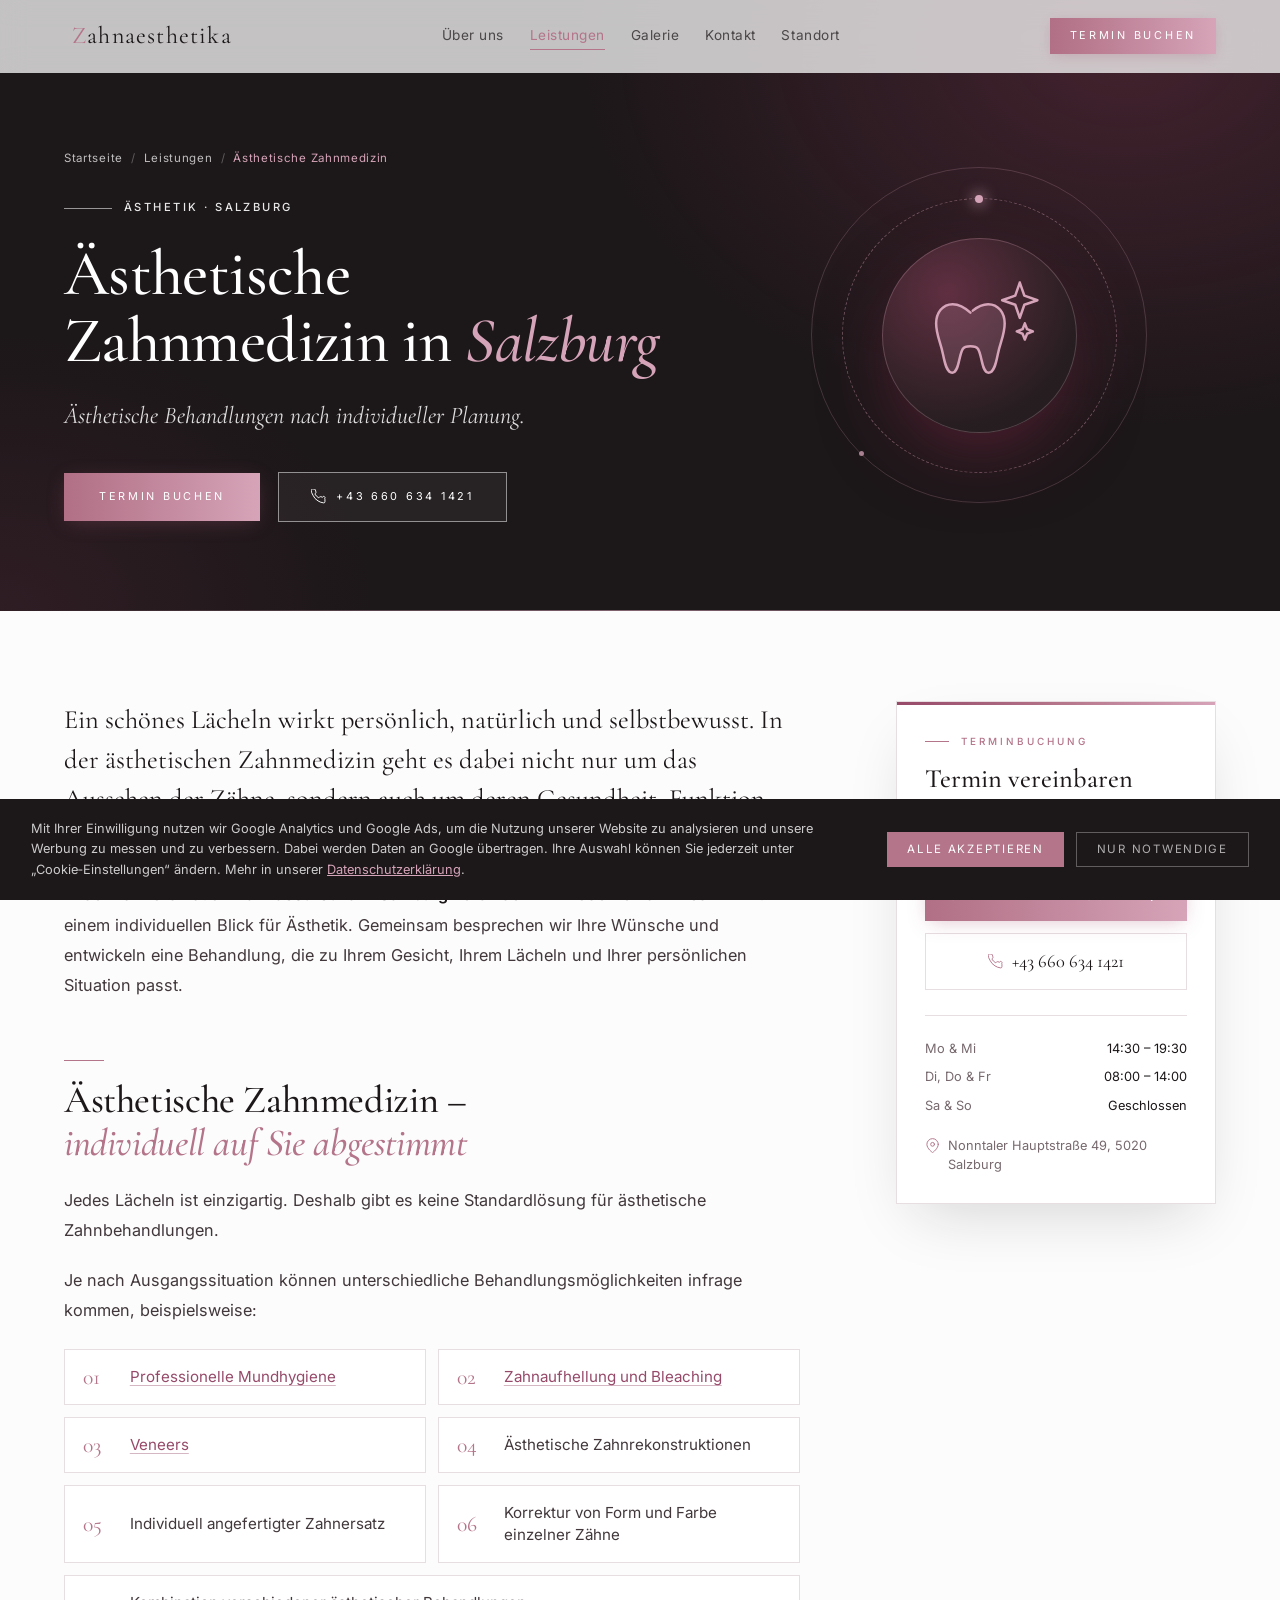
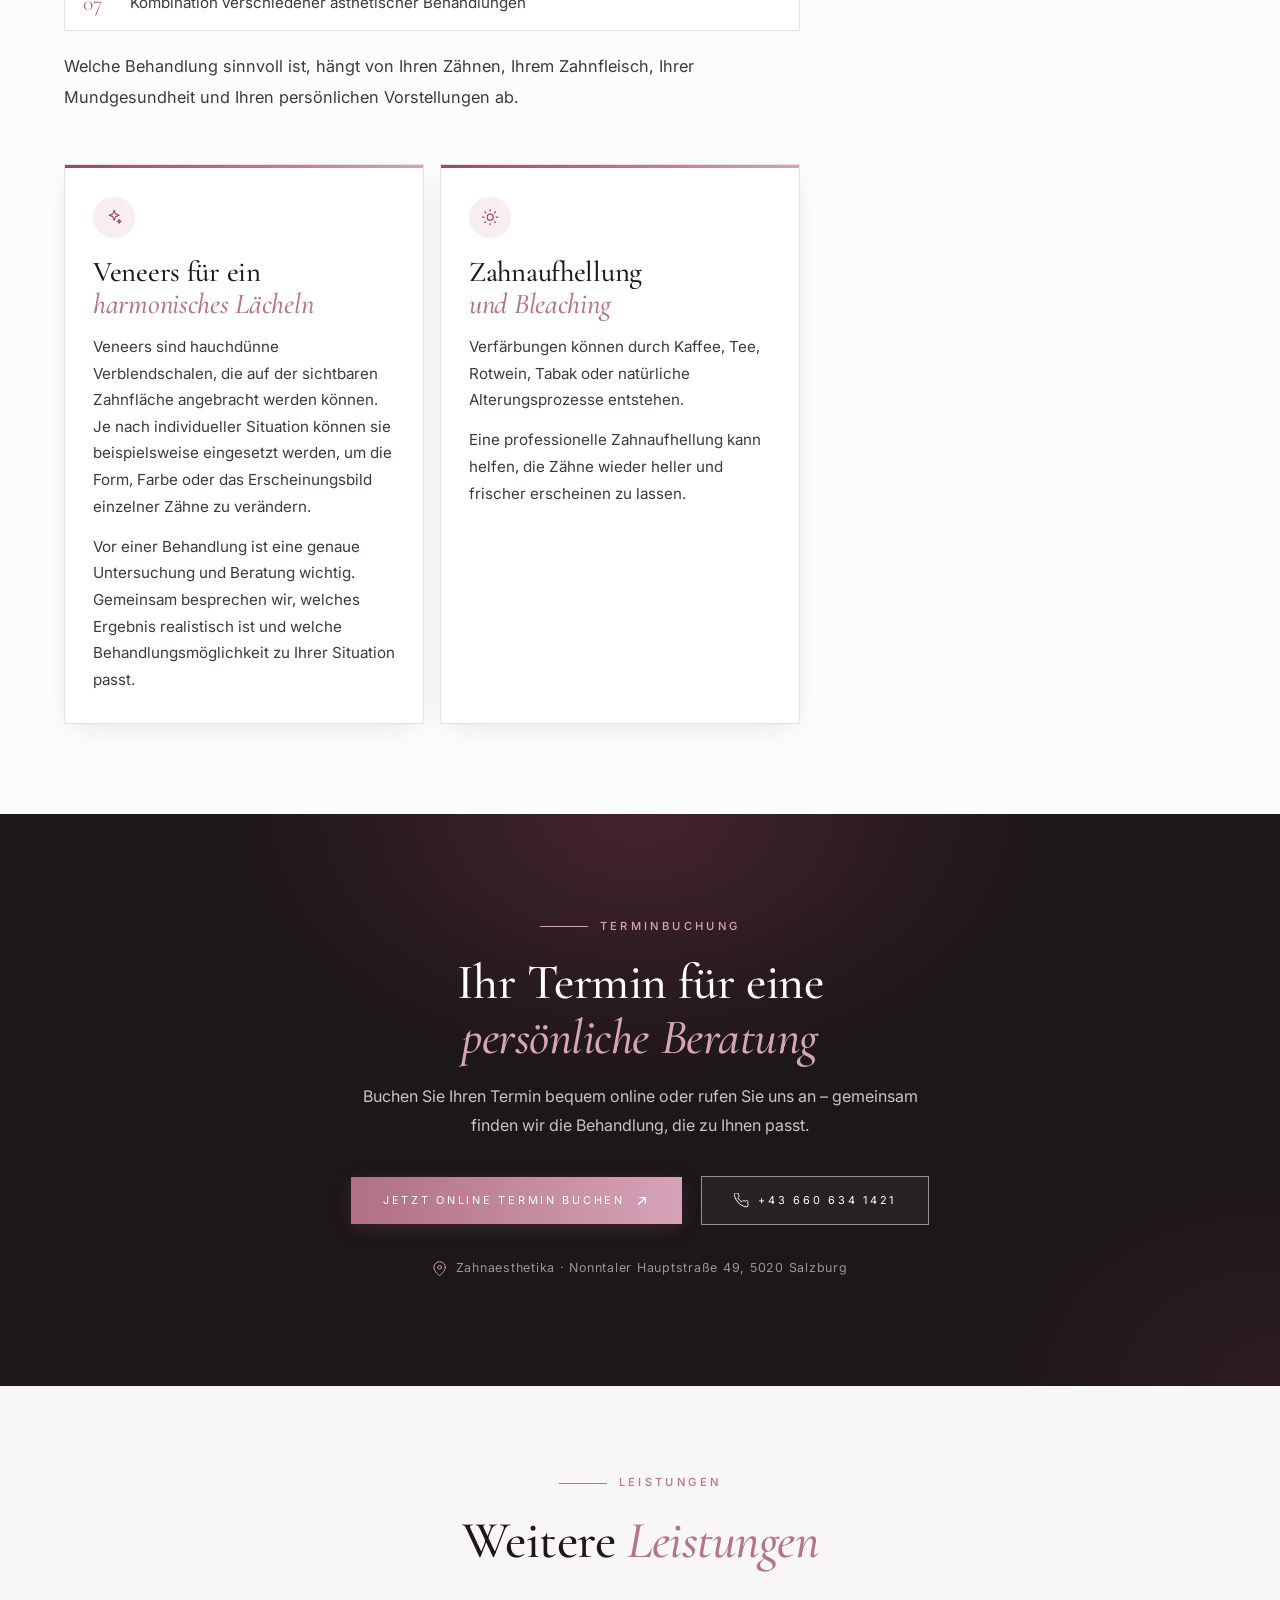
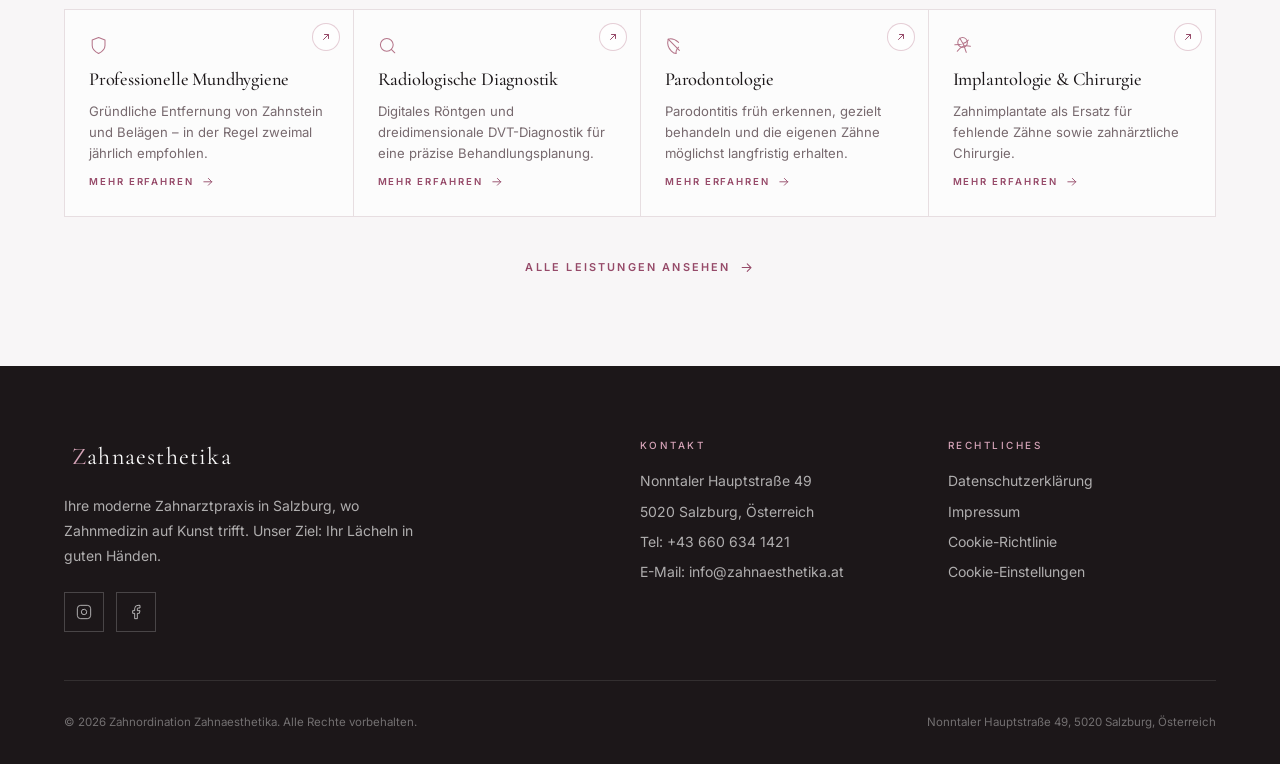
==== aesthetische-zahnmedizin/index.html @ 8ccf88f6 "web update" ====
<!DOCTYPE html>
<html lang="de">
<head>
  <meta charset="UTF-8" />
  <meta name="viewport" content="width=device-width, initial-scale=1.0" />
  <!-- Google Consent Mode v2 — bez pristanka je sve odbijeno (DSGVO / TKG 2021) -->
  <script>
    window.dataLayer = window.dataLayer || [];
    function gtag(){dataLayer.push(arguments);}
    gtag('consent', 'default', {
      'ad_storage': 'denied',
      'ad_user_data': 'denied',
      'ad_personalization': 'denied',
      'analytics_storage': 'denied'
    });
  </script>
  <!-- Google Tag Manager — type="text/plain": pokreće se tek nakon pristanka u cookie banneru ("Alle akzeptieren") -->
  <script type="text/plain" data-consent="marketing">(function(w,d,s,l,i){w[l]=w[l]||[];w[l].push({'gtm.start':
new Date().getTime(),event:'gtm.js'});var f=d.getElementsByTagName(s)[0],
j=d.createElement(s),dl=l!='dataLayer'?'&l='+l:'';j.async=true;j.src=
'https://www.googletagmanager.com/gtm.js?id='+i+dl;f.parentNode.insertBefore(j,f);
})(window,document,'script','dataLayer','GTM-5CMWS475');</script>
  <!-- End Google Tag Manager -->
  <script>
    /* Pristanak: Consent Mode → granted i pokretanje GTM-a.
       Poziva se odmah ovdje (ako je posjetitelj već ranije prihvatio) i iz script.js (klik "Alle akzeptieren"). */
    window.grantConsent = function () {
      gtag('consent', 'update', {
        'ad_storage': 'granted',
        'ad_user_data': 'granted',
        'ad_personalization': 'granted',
        'analytics_storage': 'granted'
      });
      document.querySelectorAll('script[type="text/plain"][data-consent]').forEach(function (blocked) {
        var s = document.createElement('script');
        s.text = blocked.text;
        blocked.parentNode.replaceChild(s, blocked);
      });
    };
    try { if (localStorage.getItem('cookie-consent') === 'all') window.grantConsent(); } catch (e) {}
  </script>
  <title>Ästhetische Zahnmedizin in Salzburg | Zahnaesthetika</title>
  <meta name="description" content="Ästhetische Zahnmedizin in Salzburg: Veneers, Zahnaufhellung und ästhetische Behandlungen nach individueller Planung – Zahnordination Zahnaesthetika." />
  <meta name="author" content="Zahnordination Zahnaesthetika" />
  <link rel="canonical" href="https://zahnaesthetika.at/aesthetische-zahnmedizin/" />

  <meta property="og:title"       content="Ästhetische Zahnmedizin in Salzburg | Zahnaesthetika" />
  <meta property="og:description" content="Ästhetische Zahnmedizin in Salzburg: Veneers, Zahnaufhellung und ästhetische Behandlungen nach individueller Planung – Zahnordination Zahnaesthetika." />
  <meta property="og:type"        content="website" />
  <meta property="og:url"         content="https://zahnaesthetika.at/aesthetische-zahnmedizin/" />
  <meta property="og:image"       content="https://zahnaesthetika.at/images/slike_ordinacija/1.slika.jpeg" />
  <meta property="og:locale"      content="de_AT" />
  <meta name="twitter:card"       content="summary_large_image" />

  <link rel="icon" type="image/png" sizes="32x32" href="../images/logo/favicon-32.png" />
  <link rel="icon" type="image/png" sizes="16x16" href="../images/logo/favicon-16.png" />
  <link rel="apple-touch-icon" sizes="180x180" href="../images/logo/apple-touch-icon.png" />

  <link rel="preconnect" href="https://fonts.googleapis.com" />
  <link rel="preconnect" href="https://fonts.gstatic.com" crossorigin />
  <link href="https://fonts.googleapis.com/css2?family=Cormorant+Garamond:ital,wght@0,300;0,400;0,500;0,600;1,400;1,500&family=Inter:wght@300;400;500;600&display=swap" rel="stylesheet" />

  <script type="application/ld+json">
  {
    "@context": "https://schema.org",
    "@type": "BreadcrumbList",
    "itemListElement": [
      {"@type":"ListItem","position":1,"name":"Startseite","item":"https://zahnaesthetika.at/"},
      {"@type":"ListItem","position":2,"name":"Ästhetische Zahnmedizin","item":"https://zahnaesthetika.at/aesthetische-zahnmedizin/"}
    ]
  }
  </script>

  <noscript>
    <style>
      .reveal, .stagger > * { opacity: 1; transform: none; }
    </style>
  </noscript>

  <link rel="stylesheet" href="../style.css" />
</head>
<body>
<!-- Google Tag Manager (noscript) -->
<noscript><iframe src="https://www.googletagmanager.com/ns.html?id=GTM-5CMWS475"
height="0" width="0" style="display:none;visibility:hidden"></iframe></noscript>
<!-- End Google Tag Manager (noscript) -->

<!-- NAVBAR -->
<header id="navbar">
  <div class="container navbar-inner">

    <a href="../" class="logo" aria-label="Zahnaesthetika – zur Startseite">
      <img src="../images/logo/svg2.svg" alt="" class="logo-svg" aria-hidden="true" />
      <span class="logo-text"><span class="logo-initial">Z</span>ahnaesthetika</span>
    </a>

    <nav class="nav-links" aria-label="Hauptnavigation">
      <a href="../#ueber-uns">Über uns</a>
      <a href="../#leistungen" class="active">Leistungen</a>
      <a href="../#galerie">Galerie</a>
      <a href="../#kontakt">Kontakt</a>
      <a href="../#standort">Standort</a>
    </nav>

    <a href="#termin" class="nav-cta">Termin buchen</a>

    <button class="hamburger" id="hamburger" aria-label="Menü öffnen" aria-expanded="false">
      <span></span><span></span><span></span>
    </button>
  </div>

  <div class="mobile-menu" id="mobile-menu">
    <div class="container">
      <nav aria-label="Mobile Navigation">
        <a href="../">Startseite</a>
        <a href="../#ueber-uns">Über uns</a>
        <a href="../#leistungen">Leistungen</a>
        <a href="../#galerie">Galerie</a>
        <a href="../#kontakt">Kontakt</a>
        <a href="../#standort">Standort</a>
        <a href="#termin" style="color:var(--gold);font-weight:500">&#8594; Termin buchen</a>
      </nav>
    </div>
  </div>
</header>

<main>

<!-- HERO -->
<section class="lp-hero">
  <div class="container lp-hero-grid">
    <div class="lp-hero-text">
      <nav aria-label="Brotkrümelnavigation">
        <ol class="lp-crumbs">
          <li><a href="../">Startseite</a></li>
          <li><a href="../#leistungen">Leistungen</a></li>
          <li aria-current="page">Ästhetische Zahnmedizin</li>
        </ol>
      </nav>
      <p class="eyebrow">Ästhetik · Salzburg</p>
      <h1>Ästhetische Zahnmedizin in <em>Salzburg</em></h1>
      <p class="lp-lead">Ästhetische Behandlungen nach individueller Planung.</p>
      <div class="hero-btns">
        <a href="#termin" class="btn-primary">Termin buchen</a>
        <a href="tel:+436606341421" class="btn-outline"><svg class="lp-tel-icon" viewBox="0 0 24 24" fill="none" stroke="currentColor" stroke-linecap="round" stroke-linejoin="round" stroke-width="1.5" aria-hidden="true"><path d="M22 16.92v3a2 2 0 01-2.18 2 19.79 19.79 0 01-8.63-3.07A19.5 19.5 0 013.07 9.81a19.79 19.79 0 01-3.07-8.67A2 2 0 012 0h3a2 2 0 012 1.72c.127.96.361 1.903.7 2.81a2 2 0 01-.45 2.11L6.09 7.91a16 16 0 006 6l1.27-1.27a2 2 0 012.11-.45c.907.339 1.85.573 2.81.7A2 2 0 0122 14.92z"/></svg> +43&nbsp;660&nbsp;634&nbsp;1421</a>
      </div>
    </div>
    <div class="lp-emblem" aria-hidden="true">
      <span class="lp-emblem-ring lp-emblem-ring--outer"></span>
      <span class="lp-emblem-ring lp-emblem-ring--dash"></span>
      <span class="lp-emblem-core"></span>
      <svg class="lp-emblem-icon" viewBox="0 0 24 24" fill="none" stroke="currentColor" stroke-width="0.5" stroke-linecap="round" stroke-linejoin="round"><g transform="translate(0.6 3) scale(0.8)"><path class="lp-em-fill" style="--d:0.3s" stroke-width="0.62" pathLength="1" d="M12 5.6C10.6 4.3 9.2 3.5 7.6 3.5C5.1 3.5 3.5 5.6 3.5 8.3c0 2.8 1.1 4.6 1.7 7.6.5 2.5 1 4.6 2.3 4.6 1.7 0 1.6-4.4 2.6-5.9.6-.9 3.2-.9 3.8 0 1 1.5.9 5.9 2.6 5.9 1.3 0 1.8-2.1 2.3-4.6.6-3 1.7-4.8 1.7-7.6C20.5 5.6 18.9 3.5 16.4 3.5 14.8 3.5 13.4 4.3 12 5.6z"/></g><path class="lp-em-twinkle" style="--d:1.3s" pathLength="1" d="M20 1.5l.9 2.6 2.6.9-2.6.9-.9 2.6-.9-2.6-2.6-.9 2.6-.9z"/><path class="lp-em-twinkle" style="--d:1.6s" pathLength="1" d="M21 9.6l.45 1.15 1.15.45-1.15.45-.45 1.15-.45-1.15-1.15-.45 1.15-.45z"/></svg>
    </div>
  </div>
</section>


<!-- SADRŽAJ -->
<section class="lp-main">
  <div class="container lp-layout">

    <article class="lp-article">
      <p class="lp-intro">Ein schönes Lächeln wirkt persönlich, natürlich und selbstbewusst. In der ästhetischen Zahnmedizin geht es dabei nicht nur um das Aussehen der Zähne, sondern auch um deren Gesundheit, Funktion und Harmonie.</p>
      <p>In der Zahnordination <strong>Zahnaesthetika in Salzburg</strong> verbinden wir moderne Zahnmedizin mit einem individuellen Blick für Ästhetik. Gemeinsam besprechen wir Ihre Wünsche und entwickeln eine Behandlung, die zu Ihrem Gesicht, Ihrem Lächeln und Ihrer persönlichen Situation passt.</p>

      <h2>Ästhetische Zahnmedizin – <em>individuell auf Sie abgestimmt</em></h2>
      <p>Jedes Lächeln ist einzigartig. Deshalb gibt es keine Standardlösung für ästhetische Zahnbehandlungen.</p>
      <p>Je nach Ausgangssituation können unterschiedliche Behandlungsmöglichkeiten infrage kommen, beispielsweise:</p>
      <ul class="lp-options stagger">
        <li><a href="../professionelle-mundhygiene/">Professionelle Mundhygiene</a></li>
        <li><a href="#zahnaufhellung">Zahnaufhellung und Bleaching</a></li>
        <li><a href="#veneers">Veneers</a></li>
        <li>Ästhetische Zahnrekonstruktionen</li>
        <li>Individuell angefertigter Zahnersatz</li>
        <li>Korrektur von Form und Farbe einzelner Zähne</li>
        <li>Kombination verschiedener ästhetischer Behandlungen</li>
      </ul>
      <p>Welche Behandlung sinnvoll ist, hängt von Ihren Zähnen, Ihrem Zahnfleisch, Ihrer Mundgesundheit und Ihren persönlichen Vorstellungen ab.</p>

      <div class="lp-duo stagger">
        <section class="lp-duo-card" id="veneers" aria-labelledby="veneers-titel">
          <div class="lp-point-icon"><svg viewBox="0 0 24 24" fill="none" stroke="currentColor" stroke-linecap="round" stroke-linejoin="round" stroke-width="1.5" aria-hidden="true"><path d="M12 3l1.8 4.7 4.7 1.8-4.7 1.8L12 16l-1.8-4.7-4.7-1.8 4.7-1.8z"/><path d="M18.5 15l.7 1.8 1.8.7-1.8.7-.7 1.8-.7-1.8-1.8-.7 1.8-.7z"/></svg></div>
          <h2 id="veneers-titel">Veneers für ein <em>harmonisches Lächeln</em></h2>
          <p>Veneers sind hauchdünne Verblendschalen, die auf der sichtbaren Zahnfläche angebracht werden können. Je nach individueller Situation können sie beispielsweise eingesetzt werden, um die Form, Farbe oder das Erscheinungsbild einzelner Zähne zu verändern.</p>
          <p>Vor einer Behandlung ist eine genaue Untersuchung und Beratung wichtig. Gemeinsam besprechen wir, welches Ergebnis realistisch ist und welche Behandlungsmöglichkeit zu Ihrer Situation passt.</p>
        </section>
        <section class="lp-duo-card" id="zahnaufhellung" aria-labelledby="zahnaufhellung-titel">
          <div class="lp-point-icon"><svg viewBox="0 0 24 24" fill="none" stroke="currentColor" stroke-linecap="round" stroke-linejoin="round" stroke-width="1.5" aria-hidden="true"><circle cx="12" cy="12" r="4"/><path d="M12 2v2M12 20v2M4.93 4.93l1.41 1.41M17.66 17.66l1.41 1.41M2 12h2M20 12h2M6.34 17.66l-1.41 1.41M19.07 4.93l-1.41 1.41"/></svg></div>
          <h2 id="zahnaufhellung-titel">Zahnaufhellung <em>und Bleaching</em></h2>
          <p>Verfärbungen können durch Kaffee, Tee, Rotwein, Tabak oder natürliche Alterungsprozesse entstehen.</p>
          <p>Eine professionelle Zahnaufhellung kann helfen, die Zähne wieder heller und frischer erscheinen zu lassen.</p>
        </section>
      </div>
    </article>

    <aside class="lp-aside" aria-label="Termin vereinbaren">
      <div class="lp-aside-card">
        <p class="eyebrow">Terminbuchung</p>
        <p class="lp-aside-title">Termin vereinbaren</p>
        <p class="lp-aside-text">Online rund um die Uhr oder telefonisch während unserer Öffnungszeiten.</p>
        <a href="https://termine.softdent.at/zahnaesthetika" target="_blank" rel="noopener" class="btn-primary" aria-label="Online Termin buchen (öffnet in neuem Tab)">Online Termin buchen <svg class="tb-cta-icon" viewBox="0 0 24 24" fill="none" stroke="currentColor" stroke-linecap="round" stroke-linejoin="round" stroke-width="2" aria-hidden="true"><path d="M7 17L17 7M9 7h8v8"/></svg></a>
        <a href="tel:+436606341421" class="lp-aside-tel"><svg viewBox="0 0 24 24" fill="none" stroke="currentColor" stroke-linecap="round" stroke-linejoin="round" stroke-width="1.5" aria-hidden="true"><path d="M22 16.92v3a2 2 0 01-2.18 2 19.79 19.79 0 01-8.63-3.07A19.5 19.5 0 013.07 9.81a19.79 19.79 0 01-3.07-8.67A2 2 0 012 0h3a2 2 0 012 1.72c.127.96.361 1.903.7 2.81a2 2 0 01-.45 2.11L6.09 7.91a16 16 0 006 6l1.27-1.27a2 2 0 012.11-.45c.907.339 1.85.573 2.81.7A2 2 0 0122 14.92z"/></svg> +43&nbsp;660&nbsp;634&nbsp;1421</a>
        <dl class="lp-aside-hours">
          <div><dt>Mo &amp; Mi</dt><dd>14:30 – 19:30</dd></div>
          <div><dt>Di, Do &amp; Fr</dt><dd>08:00 – 14:00</dd></div>
          <div><dt>Sa &amp; So</dt><dd>Geschlossen</dd></div>
        </dl>
        <p class="lp-aside-addr"><svg viewBox="0 0 24 24" fill="none" stroke="currentColor" stroke-linecap="round" stroke-linejoin="round" stroke-width="1.5" aria-hidden="true"><path d="M21 10c0 7-9 13-9 13s-9-6-9-13a9 9 0 0118 0z"/><circle cx="12" cy="10" r="3"/></svg> Nonntaler Hauptstraße 49, 5020 Salzburg</p>
      </div>
    </aside>

  </div>
</section>


<!-- TERMIN -->
<section class="lp-cta" id="termin">
  <div class="container reveal">
    <p class="eyebrow">Terminbuchung</p>
    <h2>Ihr Termin für eine <em>persönliche Beratung</em></h2>
    <p>Buchen Sie Ihren Termin bequem online oder rufen Sie uns an – gemeinsam finden wir die Behandlung, die zu Ihnen passt.</p>
    <div class="hero-btns">
      <a href="https://termine.softdent.at/zahnaesthetika" target="_blank" rel="noopener" class="btn-primary tb-cta" aria-label="Jetzt online Termin buchen (öffnet in neuem Tab)">
        Jetzt online Termin buchen
        <svg class="tb-cta-icon" viewBox="0 0 24 24" fill="none" stroke="currentColor" stroke-linecap="round" stroke-linejoin="round" stroke-width="2" aria-hidden="true"><path d="M7 17L17 7M9 7h8v8"/></svg>
      </a>
      <a href="tel:+436606341421" class="btn-outline"><svg class="lp-tel-icon" viewBox="0 0 24 24" fill="none" stroke="currentColor" stroke-linecap="round" stroke-linejoin="round" stroke-width="1.5" aria-hidden="true"><path d="M22 16.92v3a2 2 0 01-2.18 2 19.79 19.79 0 01-8.63-3.07A19.5 19.5 0 013.07 9.81a19.79 19.79 0 01-3.07-8.67A2 2 0 012 0h3a2 2 0 012 1.72c.127.96.361 1.903.7 2.81a2 2 0 01-.45 2.11L6.09 7.91a16 16 0 006 6l1.27-1.27a2 2 0 012.11-.45c.907.339 1.85.573 2.81.7A2 2 0 0122 14.92z"/></svg> +43&nbsp;660&nbsp;634&nbsp;1421</a>
    </div>
    <p class="lp-cta-addr"><svg viewBox="0 0 24 24" fill="none" stroke="currentColor" stroke-linecap="round" stroke-linejoin="round" stroke-width="1.5" aria-hidden="true"><path d="M21 10c0 7-9 13-9 13s-9-6-9-13a9 9 0 0118 0z"/><circle cx="12" cy="10" r="3"/></svg> Zahnaesthetika · Nonntaler Hauptstraße 49, 5020 Salzburg</p>
  </div>
</section>


<!-- WEITERE LEISTUNGEN -->
<section class="lp-more">
  <div class="container">
    <div class="section-header reveal">
      <p class="eyebrow">Leistungen</p>
      <h2>Weitere <em>Leistungen</em></h2>
    </div>
    <div class="lp-more-grid stagger">
      <a href="../professionelle-mundhygiene/" class="service-card service-card--link">
        <span class="service-icon-wrap"><svg class="service-icon" viewBox="0 0 24 24" fill="none" stroke="currentColor" stroke-linecap="round" stroke-linejoin="round" stroke-width="1.3" aria-hidden="true"><path d="M12 22s8-4 8-10V5l-8-3-8 3v7c0 6 8 10 8 10z"/></svg></span>
        <h3>Professionelle Mundhygiene</h3>
        <p>Gründliche Entfernung von Zahnstein und Belägen – in der Regel zweimal jährlich empfohlen.</p>
        <span class="service-more">Mehr erfahren <svg viewBox="0 0 24 24" fill="none" stroke="currentColor" stroke-linecap="round" stroke-linejoin="round" stroke-width="1.6" aria-hidden="true"><path d="M5 12h14M13 6l6 6-6 6"/></svg></span>
        <span class="service-corner" aria-hidden="true"><svg viewBox="0 0 24 24" fill="none" stroke="currentColor" stroke-linecap="round" stroke-linejoin="round" stroke-width="2"><path d="M7 17L17 7M9 7h8v8"/></svg></span>
      </a>
      <a href="../radiologische-diagnostik/" class="service-card service-card--link">
        <span class="service-icon-wrap"><svg class="service-icon" viewBox="0 0 24 24" fill="none" stroke="currentColor" stroke-linecap="round" stroke-linejoin="round" stroke-width="1.3" aria-hidden="true"><circle cx="11" cy="11" r="8"/><line x1="21" y1="21" x2="16.65" y2="16.65"/></svg></span>
        <h3>Radiologische Diagnostik</h3>
        <p>Digitales Röntgen und dreidimensionale DVT-Diagnostik für eine präzise Behandlungsplanung.</p>
        <span class="service-more">Mehr erfahren <svg viewBox="0 0 24 24" fill="none" stroke="currentColor" stroke-linecap="round" stroke-linejoin="round" stroke-width="1.6" aria-hidden="true"><path d="M5 12h14M13 6l6 6-6 6"/></svg></span>
        <span class="service-corner" aria-hidden="true"><svg viewBox="0 0 24 24" fill="none" stroke="currentColor" stroke-linecap="round" stroke-linejoin="round" stroke-width="2"><path d="M7 17L17 7M9 7h8v8"/></svg></span>
      </a>
      <a href="../parodontologie/" class="service-card service-card--link">
        <span class="service-icon-wrap"><svg class="service-icon" viewBox="0 0 24 24" fill="none" stroke="currentColor" stroke-linecap="round" stroke-linejoin="round" stroke-width="1.3" aria-hidden="true"><path d="M17 8c0 0-7-6-13-4C2 12 6 17 8 19c3 3 6 3 6 3s-1-4 3-8"/><path d="M4 4l14 14"/></svg></span>
        <h3>Parodontologie</h3>
        <p>Parodontitis früh erkennen, gezielt behandeln und die eigenen Zähne möglichst langfristig erhalten.</p>
        <span class="service-more">Mehr erfahren <svg viewBox="0 0 24 24" fill="none" stroke="currentColor" stroke-linecap="round" stroke-linejoin="round" stroke-width="1.6" aria-hidden="true"><path d="M5 12h14M13 6l6 6-6 6"/></svg></span>
        <span class="service-corner" aria-hidden="true"><svg viewBox="0 0 24 24" fill="none" stroke="currentColor" stroke-linecap="round" stroke-linejoin="round" stroke-width="2"><path d="M7 17L17 7M9 7h8v8"/></svg></span>
      </a>
      <a href="../implantologie/" class="service-card service-card--link">
        <span class="service-icon-wrap"><svg class="service-icon" viewBox="0 0 24 24" fill="none" stroke="currentColor" stroke-linecap="round" stroke-linejoin="round" stroke-width="1.3" aria-hidden="true"><circle cx="12" cy="8" r="6"/><path d="M8.56 2.75c4.37 6.03 6.02 9.42 8.03 17.72m2.54-15.38c-3.72 4.35-8.94 5.66-16.88 5.85m19.5 1.9c-3.5-.93-6.63-.82-8.94 0-2.58.92-5.01 2.86-7.44 6.32"/></svg></span>
        <h3>Implantologie &amp; Chirurgie</h3>
        <p>Zahnimplantate als Ersatz für fehlende Zähne sowie zahnärztliche Chirurgie.</p>
        <span class="service-more">Mehr erfahren <svg viewBox="0 0 24 24" fill="none" stroke="currentColor" stroke-linecap="round" stroke-linejoin="round" stroke-width="1.6" aria-hidden="true"><path d="M5 12h14M13 6l6 6-6 6"/></svg></span>
        <span class="service-corner" aria-hidden="true"><svg viewBox="0 0 24 24" fill="none" stroke="currentColor" stroke-linecap="round" stroke-linejoin="round" stroke-width="2"><path d="M7 17L17 7M9 7h8v8"/></svg></span>
      </a>
    </div>
    <p class="lp-more-all"><a href="../#leistungen" class="lp-link-arrow">Alle Leistungen ansehen <svg viewBox="0 0 24 24" fill="none" stroke="currentColor" stroke-linecap="round" stroke-linejoin="round" stroke-width="1.6" aria-hidden="true"><path d="M5 12h14M13 6l6 6-6 6"/></svg></a></p>
  </div>
</section>

</main>


<!-- FOOTER -->
<footer>
  <div class="container">
    <div class="footer-grid">

      <div class="footer-brand">
        <a href="../" class="logo logo--light">
          <img src="../images/logo/svg2.svg" alt="" class="logo-svg" aria-hidden="true" />
          <span class="logo-text"><span class="logo-initial">Z</span>ahnaesthetika</span>
        </a>
        <p>Ihre moderne Zahnarztpraxis in Salzburg, wo Zahnmedizin auf Kunst trifft. Unser Ziel: Ihr Lächeln in guten Händen.</p>
        <div class="social-links">
          <a href="https://www.instagram.com/zahnaesthetika" target="_blank" rel="noopener" aria-label="Instagram">
            <svg viewBox="0 0 24 24" fill="none" stroke="currentColor" stroke-width="1.5" aria-hidden="true">
              <rect x="2" y="2" width="20" height="20" rx="5" ry="5"/>
              <path d="M16 11.37A4 4 0 1112.63 8 4 4 0 0116 11.37z"/>
              <line x1="17.5" y1="6.5" x2="17.51" y2="6.5"/>
            </svg>
          </a>
          <a href="https://www.facebook.com/profile.php?id=61593370141613" target="_blank" rel="noopener" aria-label="Facebook">
            <svg viewBox="0 0 24 24" fill="none" stroke="currentColor" stroke-width="1.5" aria-hidden="true">
              <path d="M18 2h-3a5 5 0 00-5 5v3H7v4h3v8h4v-8h3l1-4h-4V7a1 1 0 011-1h3z"/>
            </svg>
          </a>
        </div>
      </div>

      <div class="footer-col">
        <h4>Kontakt</h4>
        <ul>
          <li>Nonntaler Hauptstraße 49</li>
          <li>5020 Salzburg, Österreich</li>
          <li>Tel: <a href="tel:+436606341421">+43&nbsp;660&nbsp;634&nbsp;1421</a></li>
          <li>E-Mail: info@zahnaesthetika.at</li>
        </ul>
      </div>

      <div class="footer-col">
        <h4>Rechtliches</h4>
        <ul>
          <li><a href="../#datenschutz">Datenschutzerklärung</a></li>
          <li><a href="../#impressum">Impressum</a></li>
          <li><a href="../#cookie">Cookie-Richtlinie</a></li>
          <li><a href="#" class="cookie-settings">Cookie-Einstellungen</a></li>
        </ul>
      </div>

    </div>

    <div class="footer-bottom">
      <div>&#169; <span id="year"></span> Zahnordination Zahnaesthetika. Alle Rechte vorbehalten.</div>
      <div>Nonntaler Hauptstraße 49, 5020 Salzburg, Österreich</div>
    </div>
  </div>
</footer>


<!-- SCROLL TO TOP -->
<button id="scroll-top" aria-label="Zurück nach oben">
  <svg viewBox="0 0 24 24" fill="none" stroke="currentColor" stroke-width="2.5" aria-hidden="true">
    <polyline points="18 15 12 9 6 15"/>
  </svg>
</button>

<!-- COOKIE BANNER -->
<div id="cookie-banner" role="dialog" aria-label="Cookie-Hinweis">
  <p>
    Mit Ihrer Einwilligung nutzen wir Google Analytics und Google Ads, um die Nutzung unserer Website zu analysieren und unsere Werbung zu messen und zu verbessern. Dabei werden Daten an Google übertragen. Ihre Auswahl können Sie jederzeit unter „Cookie&#8209;Einstellungen“ ändern.
    Mehr in unserer <a href="../#datenschutz">Datenschutzerklärung</a>.
  </p>
  <div class="cookie-btns">
    <button class="cookie-accept" id="cookie-accept">Alle akzeptieren</button>
    <button class="cookie-reject" id="cookie-reject">Nur notwendige</button>
  </div>
</div>


<script src="../script.js"></script>
</body>
</html>
---- style.css ----
/* ============================================================
   style.css — Zahnordination Zahnaesthetika, Salzburg
   Premium & Editorial — Crna / Bijela / Roza
   ============================================================ */

@import url('https://fonts.googleapis.com/css2?family=Cormorant+Garamond:ital,wght@0,300;0,400;0,500;0,600;1,400;1,500&family=Inter:wght@300;400;500;600&display=swap');

/* --- CSS varijable — Crna / Bijela / Roza tema --- */
:root {
  --gold:        hsl(340, 30%, 58%);
  --gold-light:  hsl(336, 38%, 74%);
  --gold-dark:   hsl(336, 34%, 44%);
  --cream:       hsl(0, 0%, 99%);
  --cream-deep:  hsl(340, 14%, 95%);
  --espresso:    hsl(340, 10%, 10%);
  --border:      hsl(340, 16%, 89%);
  --muted:       hsl(340, 10%, 96%);
  --muted-fg:    hsl(340, 6%, 44%);
  --card:        hsl(0, 0%, 100%);

  --gradient-gold:  linear-gradient(135deg, var(--gold-dark), var(--gold), var(--gold-light));
  --gradient-cream: linear-gradient(160deg, hsl(0, 0%, 100%) 0%, hsl(340, 16%, 97%) 55%, hsl(338, 22%, 95%) 100%);

  --shadow-elegant: 0 25px 60px -20px hsl(340 10% 10% / 0.18);
  --shadow-soft:    0 8px 30px -8px hsl(340 10% 10% / 0.10);
  --shadow-gold:    0 10px 40px -10px hsl(340 30% 58% / 0.28);

  --ease-smooth: cubic-bezier(0.22, 1, 0.36, 1);
  --font-display: 'Cormorant Garamond', Georgia, serif;
  --font-body:    'Inter', system-ui, sans-serif;
  --radius: 0.25rem;
}

/* --- Reset --- */
*, *::before, *::after { box-sizing: border-box; margin: 0; padding: 0; }
html { scroll-behavior: smooth; font-size: 16px; }
body {
  font-family: var(--font-body);
  background-color: var(--cream);
  color: var(--espresso);
  -webkit-font-smoothing: antialiased;
  line-height: 1.6;
}
img, video { display: block; max-width: 100%; }
picture { display: contents; }
a { text-decoration: none; color: inherit; }
button { cursor: pointer; font-family: inherit; }
ul { list-style: none; }

h1, h2, h3, h4 {
  font-family: var(--font-display);
  font-weight: 500;
  letter-spacing: -0.01em;
}

/* --- Utilities --- */
.container {
  max-width: 1200px;
  margin-inline: auto;
  padding-inline: 1.5rem;
}

.eyebrow {
  display: flex;
  align-items: center;
  gap: 0.75rem;
  text-transform: uppercase;
  letter-spacing: 0.3em;
  font-size: 0.7rem;
  font-weight: 500;
  color: var(--gold);
  font-family: var(--font-body);
}
.eyebrow::before {
  content: '';
  display: inline-block;
  width: 3rem;
  height: 1px;
  background: var(--gold);
  flex-shrink: 0;
}

.section-header {
  text-align: center;
  max-width: 640px;
  margin-inline: auto;
  margin-bottom: 4rem;
}
.section-header .eyebrow { justify-content: center; }
.section-header h2 {
  font-size: clamp(2rem, 5vw, 3.25rem);
  line-height: 1.1;
  margin-top: 1.25rem;
  text-wrap: balance;
}
.section-header h2 em { color: var(--gold); font-style: italic; }
.section-note { margin-top: 0.9rem; font-size: 0.875rem; color: var(--muted-fg); }

.hover-lift {
  transition: transform 0.6s var(--ease-smooth), box-shadow 0.6s var(--ease-smooth);
}
.hover-lift:hover {
  transform: translateY(-4px);
  box-shadow: var(--shadow-elegant);
}

/* Scroll animation */
.reveal {
  opacity: 0;
  transform: translateY(28px);
  transition: opacity 0.85s var(--ease-smooth), transform 0.85s var(--ease-smooth);
}
.reveal.visible { opacity: 1; transform: none; }

/* ============================================================
   NAVBAR
   ============================================================ */
#navbar {
  position: fixed;
  top: 0;
  inset-inline: 0;
  z-index: 100;
  backdrop-filter: blur(14px);
  -webkit-backdrop-filter: blur(14px);
  background: hsl(0 0% 99% / 0.75);
  border-bottom: 1px solid transparent;
  transition: border-color 0.3s, background 0.3s, box-shadow 0.3s;
}
#navbar.scrolled {
  border-bottom-color: var(--border);
  background: hsl(0 0% 99% / 0.97);
  box-shadow: var(--shadow-soft);
}
.navbar-inner {
  display: flex;
  align-items: center;
  justify-content: space-between;
  height: 4.5rem;
}
.logo {
  display: inline-flex;
  align-items: center;
  gap: 0.5rem;
  font-family: var(--font-display);
  font-size: 1.5rem;
  letter-spacing: 0.05em;
  color: var(--espresso);
}
.logo-svg {
  height: 36px;
  width: auto;
  flex-shrink: 0;
}
.logo-initial { color: var(--gold); }

.nav-links {
  display: flex;
  align-items: center;
  gap: 1.6rem;
}
.nav-links a {
  font-size: 0.85rem;
  letter-spacing: 0.04em;
  color: hsl(340 8% 10% / 0.72);
  transition: color 0.2s;
}
.nav-links a:hover { color: var(--gold); }

.nav-cta {
  font-size: 0.68rem;
  text-transform: uppercase;
  letter-spacing: 0.25em;
  padding: 0.6rem 1.25rem;
  border: none;
  color: hsl(0, 0%, 100%);
  background: linear-gradient(to right, var(--gold-dark) 0%, var(--gold) 55%, var(--gold-light) 100%);
  background-size: 200% 100%;
  background-position: 100% 0;
  box-shadow: 0 3px 14px -3px hsl(340 30% 50% / 0.32);
  transition: background-position 0.5s var(--ease-smooth),
              box-shadow 0.4s var(--ease-smooth),
              transform 0.3s var(--ease-smooth);
}
.nav-cta:hover {
  background-position: 0% 0;
  box-shadow: 0 6px 20px -4px hsl(340 30% 50% / 0.45);
  transform: translateY(-1px);
}

.hamburger {
  display: none;
  background: none;
  border: none;
  flex-direction: column;
  gap: 5px;
  padding: 4px;
}
.hamburger span {
  display: block;
  width: 22px;
  height: 1.5px;
  background: var(--espresso);
  transition: transform 0.3s, opacity 0.3s;
}
.hamburger.open span:nth-child(1) { transform: translateY(6.5px) rotate(45deg); }
.hamburger.open span:nth-child(2) { opacity: 0; }
.hamburger.open span:nth-child(3) { transform: translateY(-6.5px) rotate(-45deg); }

.mobile-menu {
  display: none;
  border-top: 1px solid var(--border);
  background: hsl(0 0% 99% / 0.98);
  backdrop-filter: blur(14px);
}
.mobile-menu.open { display: block; }
.mobile-menu nav {
  padding: 1.5rem 0;
  display: flex;
  flex-direction: column;
  gap: 1rem;
}
.mobile-menu a {
  font-size: 1rem;
  color: hsl(340 8% 10% / 0.78);
  padding: 0.25rem 0;
  transition: color 0.2s;
}
.mobile-menu a:hover { color: var(--gold); }

/* ============================================================
   HERO
   ============================================================ */
#hero {
  position: relative;
  min-height: 100vh;
  overflow: hidden;
}
.hero-split {
  display: grid;
  grid-template-columns: 42% 58%;
  min-height: 100vh;
}
.hero-text-col {
  background: var(--espresso);
  display: flex;
  flex-direction: column;
  justify-content: center;
  padding: 6rem clamp(2.25rem, 5.5vw, 5rem);
  animation: fade-up 0.9s var(--ease-smooth) both;
}
.hero-text-col .eyebrow {
  color: hsl(0 0% 100% / 0.9);
  margin-bottom: 1.5rem;
  letter-spacing: 0.22em;
  white-space: nowrap;
}
.hero-text-col .eyebrow::before { background: hsl(0 0% 100% / 0.55); }
.hero-text-col h1 {
  font-size: clamp(2.5rem, 4.8vw, 4.3rem);
  line-height: 1.08;
  color: hsl(0 0% 100%);
  margin-bottom: 1.5rem;
}
.hero-text-col h1 em { font-style: italic; color: var(--gold-light); }
.hero-text-col p {
  max-width: 28rem;
  color: hsl(0 0% 100% / 0.78);
  font-size: clamp(1.02rem, 1.05vw, 1.08rem);
  font-weight: 300;
  line-height: 1.75;
  margin-bottom: 2.5rem;
}

@media (min-width: 1650px) {
  .hero-text-col { padding-left: 6rem; padding-right: 6rem; }
  .hero-text-col h1 { font-size: 4.7rem; }
  .hero-text-col p { max-width: 33rem; font-size: 1.12rem; }
}
.hero-photo-col {
  position: relative;
  overflow: hidden;
}
.hero-photo-col::after {
  content: '';
  position: absolute;
  inset: 0;
  background: linear-gradient(90deg, hsl(340 14% 6% / 0.22) 0%, transparent 14%);
  pointer-events: none;
}
.hero-btns {
  display: flex;
  flex-wrap: wrap;
  align-items: center;
  gap: 1.15rem;
}
.btn-primary {
  background: linear-gradient(to right, var(--gold-dark) 0%, var(--gold) 55%, var(--gold-light) 100%);
  background-size: 200% 100%;
  background-position: 100% 0;
  color: hsl(0, 0%, 100%);
  font-size: 0.68rem;
  text-transform: uppercase;
  letter-spacing: 0.25em;
  padding: 0.95rem 2rem;
  min-width: 12.25rem;
  text-align: center;
  border: none;
  position: relative;
  overflow: hidden;
  display: inline-block;
  transition: background-position 0.5s var(--ease-smooth),
              box-shadow 0.4s var(--ease-smooth),
              transform 0.3s var(--ease-smooth);
  box-shadow: 0 4px 20px -4px hsl(340 30% 50% / 0.35);
}
.btn-primary:hover {
  background-position: 0% 0;
  box-shadow: 0 8px 28px -6px hsl(340 30% 50% / 0.5);
  transform: translateY(-2px);
}
.btn-primary:active { transform: translateY(0); }

.btn-outline {
  border: 1px solid hsl(0 0% 100% / 0.5);
  color: hsl(0 0% 100%);
  font-size: 0.68rem;
  text-transform: uppercase;
  letter-spacing: 0.25em;
  padding: 0.95rem 2rem;
  min-width: 12.25rem;
  text-align: center;
  background: hsl(0 0% 100% / 0.05);
  backdrop-filter: blur(6px);
  -webkit-backdrop-filter: blur(6px);
  display: inline-block;
  transition: background 0.35s var(--ease-smooth),
              border-color 0.35s var(--ease-smooth),
              box-shadow 0.35s var(--ease-smooth),
              transform 0.3s var(--ease-smooth);
}
.btn-outline:hover {
  background: hsl(0 0% 100% / 0.14);
  border-color: hsl(0 0% 100% / 0.75);
  box-shadow: 0 4px 20px -4px hsl(0 0% 0% / 0.2);
  transform: translateY(-2px);
}
.btn-outline:active { transform: translateY(0); }

.scroll-indicator {
  position: absolute;
  bottom: 2rem;
  left: 50%;
  transform: translateX(-50%);
  z-index: 10;
  width: 1px;
  height: 4rem;
  background: linear-gradient(to bottom, transparent, hsl(0 0% 100% / 0.55));
  animation: pulse-anim 2s ease-in-out infinite;
}

@keyframes fade-up {
  from { opacity: 0; transform: translateY(24px); }
  to   { opacity: 1; transform: translateY(0); }
}
@keyframes pulse-anim {
  0%, 100% { opacity: 1; }
  50%       { opacity: 0.35; }
}

/* ============================================================
   O NAMA
   ============================================================ */
#ueber-uns { padding: 7rem 0; background: var(--cream); }

.about-grid {
  display: grid;
  grid-template-columns: 1fr 1fr;
  gap: 5rem;
  align-items: center;
}
.about-img-wrap { position: relative; }
.about-img-wrap img {
  width: 100%;
  height: auto;
  aspect-ratio: 4/5;
  object-fit: cover;
  box-shadow: var(--shadow-elegant);
}
.about-img-wrap::after {
  content: '';
  position: absolute;
  bottom: -2rem;
  right: -2rem;
  width: 8rem;
  height: 8rem;
  border: 1px solid var(--gold);
  z-index: -1;
}

.about-img-caption {
  position: absolute;
  right: 0;
  bottom: 0;
  max-width: 82%;
  padding: 1.25rem 1.5rem;
  text-align: right;
  background: linear-gradient(135deg, transparent 0%, hsl(340 10% 6% / 0.68) 40%, hsl(340 10% 6% / 0.88) 100%);
}
.aic-name {
  font-family: var(--font-display);
  font-size: clamp(1.05rem, 2.1vw, 1.35rem);
  font-style: italic;
  line-height: 1.25;
  color: hsl(0 0% 100%);
}
.aic-divider { color: var(--gold-light); font-style: normal; margin-inline: 0.2em; }
.aic-role {
  margin-top: 0.4rem;
  font-family: var(--font-body);
  font-size: 0.62rem;
  text-transform: uppercase;
  letter-spacing: 0.14em;
  color: var(--gold-light);
}
.about-text .eyebrow { margin-bottom: 1.25rem; }
.about-text h2 {
  font-size: clamp(1.8rem, 4vw, 2.75rem);
  line-height: 1.1;
  margin-bottom: 1.5rem;
  text-wrap: balance;
}
.about-text h2 em { color: var(--gold); font-style: italic; }
.about-text p { color: var(--muted-fg); line-height: 1.85; margin-bottom: 1.25rem; }

.about-stats {
  display: grid;
  grid-template-columns: repeat(3, 1fr);
  gap: 1.5rem;
  padding-top: 2rem;
  margin-top: 2rem;
  border-top: 1px solid var(--border);
}
.stat-num { font-family: var(--font-display); font-size: 2.25rem; color: var(--gold); line-height: 1; }
/* Treća stavka je riječ (Wahlzahnärztin), ne broj — ista visina retka, pa oznake ostaju u ravnini */
.stat-num--text { display: flex; align-items: flex-end; height: 2.25rem; font-size: 1.35rem; font-style: italic; line-height: 1.15; white-space: nowrap; }
.stat-sub { margin-top: 0.3rem; font-size: 0.75rem; line-height: 1.5; color: var(--muted-fg); }
/* Kad je stupac s tekstom uzak: dvije brojke u redu, Wahlzahnärztin ispod preko cijele širine */
.about-text { container-type: inline-size; }
@container (max-width: 470px) {
  .about-stats { grid-template-columns: repeat(2, minmax(0, 1fr)); }
  .about-stat-text { grid-column: 1 / -1; padding-top: 1.1rem; border-top: 1px solid var(--border); }
}
.stat-label {
  font-size: 0.62rem;
  text-transform: uppercase;
  letter-spacing: 0.2em;
  color: var(--muted-fg);
  margin-top: 0.5rem;
}

.about-quote {
  margin: 2.2rem 0 0;
  padding-left: 1.35rem;
  border-left: 2px solid var(--gold-light);
}
.about-quote p {
  font-family: var(--font-display);
  font-style: italic;
  font-weight: 500;
  font-size: clamp(1.05rem, 1.7vw, 1.25rem);
  line-height: 1.6;
  color: var(--gold-dark);
  margin: 0;
}

.section-quote {
  max-width: 46rem;
  margin: 3.5rem auto 0;
  padding-top: 2.4rem;
  border-top: 1px solid var(--border);
  text-align: center;
}
.section-quote p {
  font-family: var(--font-display);
  font-style: italic;
  font-weight: 500;
  font-size: clamp(1.2rem, 2.3vw, 1.5rem);
  line-height: 1.65;
  color: var(--gold-dark);
  margin: 0;
}

/* ============================================================
   USLUGE
   ============================================================ */
#leistungen { padding: 7rem 0; background: var(--gradient-cream); }

.services-grid {
  display: grid;
  grid-template-columns: repeat(4, 1fr);
  border: 1px solid var(--border);
}
.service-card {
  background: var(--cream);
  padding: 2rem;
  border: 1px solid var(--border);
  cursor: default;
  transition: transform 0.6s var(--ease-smooth), box-shadow 0.6s var(--ease-smooth);
}
.service-card:hover {
  transform: translateY(-4px);
  box-shadow: var(--shadow-elegant);
  position: relative;
  z-index: 1;
}
.service-card h3 { font-family: var(--font-display); font-size: 1.2rem; margin-bottom: 0.75rem; }
.service-card p { font-size: 0.875rem; color: var(--muted-fg); line-height: 1.7; }

/* ============================================================
   TIM
   ============================================================ */
#team { padding: 7rem 0; background: var(--cream); }

.team-grid { display: grid; grid-template-columns: repeat(3, 1fr); gap: 2.5rem; }
.team-card { text-align: center; }
.team-card .img-wrap { overflow: hidden; margin-bottom: 1.5rem; box-shadow: var(--shadow-soft); }
.team-card img {
  width: 100%;
  aspect-ratio: 3/4;
  object-fit: cover;
  transition: transform 0.7s var(--ease-smooth);
}
.team-card:hover img { transform: scale(1.05); }
.team-card h3 { font-family: var(--font-display); font-size: 1.5rem; }
.team-card p { font-size: 0.62rem; text-transform: uppercase; letter-spacing: 0.2em; color: var(--gold); margin-top: 0.5rem; }

/* ============================================================
   GALERIJA
   ============================================================ */
#galerie { padding: 7rem 0; background: var(--gradient-cream); }

.gallery-grid {
  display: grid;
  grid-template-columns: repeat(4, 1fr);
  grid-auto-rows: 260px;
  gap: 0.75rem;
}
.gallery-item { overflow: hidden; box-shadow: var(--shadow-soft); cursor: pointer; }
.gallery-item:nth-child(1) { grid-column: span 2; grid-row: span 2; }
.gallery-item img {
  width: 100%;
  height: 100%;
  object-fit: cover;
  object-position: center;
  transition: transform 0.7s var(--ease-smooth);
}
.gallery-item:hover img { transform: scale(1.06); }

/* Pojedinačna prilagodba isječka — da ključni motiv ostane vidljiv u kvadratnom kadru */
.gallery-item:nth-child(4) img { object-position: center bottom; }
.gallery-item:nth-child(5) img { object-position: 30% 28%; }

/* Lightbox */
.lightbox {
  display: none;
  position: fixed;
  inset: 0;
  z-index: 200;
  background: hsl(340 8% 6% / 0.97);
  align-items: center;
  justify-content: center;
  padding: 2rem;
}
.lightbox.open { display: flex; }
.lightbox img { max-height: 85vh; max-width: 90vw; object-fit: contain; box-shadow: var(--shadow-elegant); }
.lightbox-close {
  position: absolute;
  top: 1.5rem;
  right: 1.5rem;
  background: none;
  border: 1px solid hsl(0 0% 100% / 0.3);
  color: var(--cream);
  width: 2.75rem;
  height: 2.75rem;
  font-size: 1.1rem;
  display: flex;
  align-items: center;
  justify-content: center;
  transition: border-color 0.2s, background 0.2s;
}
.lightbox-close:hover { border-color: var(--gold); background: hsl(340 30% 58% / 0.2); }

/* ============================================================
   RECENZIJE
   ============================================================ */
.reviews-grid { display: grid; grid-template-columns: repeat(3, 1fr); gap: 2rem; }
.review-card {
  background: var(--card);
  padding: 2.5rem;
  border: 1px solid hsl(340 18% 88% / 0.6);
  box-shadow: var(--shadow-soft);
}
.review-card .quote-icon { width: 2rem; height: 2rem; color: var(--gold); margin-bottom: 1.5rem; }
.review-text {
  font-family: var(--font-display);
  font-size: 1.15rem;
  line-height: 1.75;
  font-style: italic;
  color: hsl(340 8% 10% / 0.88);
  margin-bottom: 2rem;
}
.review-footer {
  display: flex;
  align-items: center;
  gap: 0.75rem;
  padding-top: 1.5rem;
  border-top: 1px solid var(--border);
}
.review-avatar {
  width: 2.5rem;
  height: 2.5rem;
  border-radius: 50%;
  background: var(--gradient-gold);
  display: flex;
  align-items: center;
  justify-content: center;
  color: var(--cream);
  font-family: var(--font-display);
  font-size: 1rem;
  flex-shrink: 0;
}
.review-name { font-weight: 500; font-size: 0.9rem; }
.review-role { font-size: 0.7rem; color: var(--muted-fg); }

.reviews-cta { text-align: center; margin-top: 3rem; }
.reviews-cta a {
  display: inline-flex;
  align-items: center;
  gap: 0.5rem;
  font-size: 0.72rem;
  text-transform: uppercase;
  letter-spacing: 0.2em;
  color: var(--gold);
  border-bottom: 1px solid hsl(340 30% 58% / 0.3);
  padding-bottom: 0.25rem;
  transition: border-color 0.2s;
}
.reviews-cta a:hover { border-color: var(--gold); }

/* ============================================================
   RADNO VRIJEME
   ============================================================ */
#oeffnungszeiten { padding: 7rem 0; background: var(--espresso); color: var(--cream); }

.hours-grid { display: grid; grid-template-columns: 1fr 1fr; gap: 5rem; align-items: center; }

.hours-intro .eyebrow { color: var(--gold-light); margin-bottom: 1.25rem; }
.hours-intro .eyebrow::before { background: var(--gold-light); }
.hours-intro h2 { font-size: clamp(1.8rem, 4vw, 2.75rem); color: var(--cream); margin-bottom: 1rem; text-wrap: balance; }
.hours-intro h2 em { color: var(--gold-light); font-style: italic; }
.hours-intro p { color: hsl(0 0% 100% / 0.65); line-height: 1.8; max-width: 28rem; }

.hours-row {
  display: flex;
  justify-content: space-between;
  align-items: center;
  padding: 1rem 0;
  border-bottom: 1px solid hsl(0 0% 100% / 0.1);
}
.hours-row:last-child { border-bottom: none; }
.hours-row.today {
  background: hsl(340 30% 58% / 0.14);
  padding-inline: 0.75rem;
  margin-inline: -0.75rem;
  border-radius: var(--radius);
  border-bottom-color: transparent;
}
.hours-row.today .day-name { color: var(--gold-light); font-weight: 500; }
.day-name { font-family: var(--font-display); font-size: 1.1rem; }
.day-time { font-size: 0.85rem; letter-spacing: 0.1em; color: hsl(0 0% 100% / 0.72); }
.closed { color: hsl(0 0% 100% / 0.35) !important; font-style: italic; }

/* ============================================================
   TERMINBUCHUNG
   ============================================================ */
#terminbuchung { padding: 7rem 0; }

.tb-card {
  max-width: 900px;
  margin: 0 auto;
  background: var(--card);
  border: 1px solid var(--border);
  box-shadow: var(--shadow-elegant);
  padding: clamp(2rem, 4vw, 3.5rem);
  position: relative;
  overflow: hidden;
}
.tb-card::before {
  content: '';
  position: absolute;
  top: 0; left: 0; right: 0;
  height: 3px;
  background: var(--gradient-gold);
}

.tb-steps {
  display: grid;
  grid-template-columns: repeat(3, 1fr);
  gap: 2.5rem;
  margin-bottom: 2.75rem;
}
.tb-step-icon { width: 1.9rem; height: 1.9rem; color: var(--gold); margin-bottom: 1rem; }
.tb-step-label { font-family: var(--font-display); font-size: 1.15rem; margin-bottom: 0.4rem; }
.tb-step-text { font-size: 0.85rem; line-height: 1.65; color: var(--muted-fg); }

.tb-cta-wrap { text-align: center; padding-top: 2rem; border-top: 1px solid var(--border); }
.tb-cta { display: inline-flex; align-items: center; gap: 0.6rem; }
.tb-cta-icon { width: 1rem; height: 1rem; flex-shrink: 0; }

@media (max-width: 768px) {
  .tb-steps { grid-template-columns: 1fr; gap: 2rem; text-align: center; }
  .tb-step-icon { margin-inline: auto; }
  .tb-cta { width: 100%; }
}

/* ============================================================
   KONTAKT
   ============================================================ */
#kontakt { padding: 7rem 0; background: var(--cream); }

.contact-grid { display: grid; grid-template-columns: 1fr 1fr; gap: 3.5rem; }
.contact-info { display: flex; flex-direction: column; gap: 1.25rem; }

.contact-item {
  display: flex;
  align-items: flex-start;
  gap: 1.25rem;
  padding: 1.5rem;
  border: 1px solid var(--border);
  transition: border-color 0.2s;
  color: inherit;
}
.contact-item:hover { border-color: var(--gold); }
.contact-icon {
  width: 3rem;
  height: 3rem;
  display: flex;
  align-items: center;
  justify-content: center;
  background: var(--gradient-gold);
  flex-shrink: 0;
  color: var(--cream);
}
.contact-icon svg { width: 1.2rem; height: 1.2rem; stroke-width: 1.5; }
.contact-label { font-size: 0.62rem; text-transform: uppercase; letter-spacing: 0.2em; color: var(--muted-fg); margin-bottom: 0.25rem; }
.contact-value { font-family: var(--font-display); font-size: 1.2rem; }

.contact-note {
  font-size: 0.8rem;
  color: var(--muted-fg);
  line-height: 1.6;
  padding: 0 0.25rem;
}

.contact-form {
  background: var(--card);
  border: 1px solid var(--border);
  padding: 2.5rem;
  box-shadow: var(--shadow-soft);
}
.form-group { margin-bottom: 1.25rem; }
.form-group label { display: block; font-size: 0.62rem; text-transform: uppercase; letter-spacing: 0.2em; color: var(--muted-fg); margin-bottom: 0.5rem; }
.form-row { display: grid; grid-template-columns: 1fr 1fr; gap: 1.25rem; }
.form-group input,
.form-group textarea {
  width: 100%;
  background: transparent;
  border: none;
  border-bottom: 1px solid var(--border);
  outline: none;
  padding: 0.625rem 0;
  font-family: var(--font-body);
  font-size: 0.95rem;
  color: var(--espresso);
  transition: border-color 0.2s;
}
.form-group input:focus,
.form-group textarea:focus { border-bottom-color: var(--gold); }
.form-group textarea { resize: none; }

.gdpr-label {
  display: flex;
  align-items: flex-start;
  gap: 0.75rem;
  font-size: 0.75rem;
  color: var(--muted-fg);
  cursor: pointer;
  margin-bottom: 1.5rem;
  line-height: 1.6;
}
.gdpr-label input { margin-top: 2px; accent-color: var(--gold); flex-shrink: 0; }

.btn-submit {
  width: 100%;
  background: var(--gold);
  color: var(--cream);
  border: none;
  padding: 1rem;
  font-size: 0.68rem;
  text-transform: uppercase;
  letter-spacing: 0.25em;
  transition: background 0.2s;
  font-family: var(--font-body);
}
.btn-submit:hover:not(:disabled) { background: var(--espresso); }
.btn-submit:disabled { opacity: 0.6; cursor: not-allowed; }

/* ============================================================
   MAPA
   ============================================================ */
#standort { background: var(--gradient-cream); padding: 5rem 0; }
.map-header { text-align: center; margin-bottom: 3rem; }
.map-header .eyebrow { justify-content: center; }
.map-header h2 { font-size: 2.25rem; margin-top: 1rem; }
.map-header .section-note {
  max-width: 30rem;
  margin-inline: auto;
  margin-top: 1.1rem;
  font-family: var(--font-display);
  font-style: italic;
  font-weight: 500;
  font-size: clamp(1.05rem, 1.8vw, 1.25rem);
  line-height: 1.6;
  color: var(--gold-dark);
}
.map-header .ornament { display: flex; align-items: center; justify-content: center; gap: 0.7rem; margin-top: 1.6rem; }
.map-header .ornament-line { width: 2.5rem; height: 1px; background: var(--border); }
.map-header .ornament-dot { width: 5px; height: 5px; border-radius: 50%; background: var(--gold); }

.map-frame {
  position: relative;
  max-width: 980px;
  margin-inline: auto;
  box-shadow: 0 4px 24px hsl(0 0% 0% / 0.10);
}

/* Info traka ispod karte — lagana, bez teškog okvira */
.standort-cards {
  display: grid;
  grid-template-columns: repeat(3, 1fr);
  max-width: 980px;
  margin: 3.75rem auto 0;
}
.standort-card {
  padding: 0.5rem 2rem;
  text-align: center;
  transition: transform 0.5s var(--ease-smooth);
}
.standort-card:not(:first-child) { border-left: 1px solid var(--border); }
.standort-card:hover { transform: translateY(-3px); }
.standort-card-icon { width: 1.9rem; height: 1.9rem; color: var(--gold); margin: 0 auto 1rem; }
.standort-card-label {
  font-family: var(--font-body);
  font-size: 0.68rem;
  font-weight: 600;
  text-transform: uppercase;
  letter-spacing: 0.12em;
  color: var(--gold-dark);
  margin-bottom: 0.55rem;
}
.standort-card-value { font-size: 0.9rem; color: var(--muted-fg); line-height: 1.6; }

@media (max-width: 768px) {
  .standort-cards { grid-template-columns: 1fr; max-width: 380px; gap: 1.5rem; }
  .standort-card:not(:first-child) { border-left: none; border-top: 1px solid var(--border); padding-top: 1.75rem; }
}

/* Desktop: karta i kartice jedno pored drugog, kompaktnije */
@media (min-width: 1000px) {
  .standort-split {
    display: grid;
    grid-template-columns: 1.5fr 1fr;
    gap: 3rem;
    align-items: stretch;
    max-width: 1100px;
    margin: 0 auto;
  }
  .map-frame { max-width: none; margin: 0; }
  .map-wrap { height: 100%; }
  .map-wrap iframe { height: 100%; min-height: 480px; }

  .standort-cards {
    display: flex;
    flex-direction: column;
    justify-content: center;
    max-width: none;
    margin: 0;
  }
  .standort-card {
    display: flex;
    align-items: flex-start;
    gap: 1.1rem;
    text-align: left;
    padding: 1.6rem 0;
  }
  .standort-card:not(:first-child) { border-left: none; border-top: 1px solid var(--border); }
  .standort-card-icon { margin: 0.15rem 0 0; flex-shrink: 0; }
}

/* Iframe wrapper */
.map-wrap { position: relative; overflow: hidden; }
.map-wrap iframe { display: block; width: 100%; height: 520px; border: none; }

@media (max-width: 600px) {
  .map-wrap iframe { height: 420px; }
}

/* ============================================================
   FOOTER
   ============================================================ */
footer { background: var(--espresso); color: hsl(0 0% 100% / 0.65); padding-top: 4.5rem; padding-bottom: 2rem; }
.footer-grid { display: grid; grid-template-columns: 2fr 1fr 1fr; gap: 2.5rem; margin-bottom: 3rem; }

.footer-brand .logo { margin-bottom: 1rem; }
.logo--light { color: var(--cream); }
.logo--light .logo-initial { color: var(--gold-light); }
.logo--light .logo-svg { filter: brightness(0) invert(1); opacity: 0.85; }
.footer-brand p { font-size: 0.875rem; line-height: 1.8; max-width: 22rem; margin-bottom: 1.5rem; }

.social-links { display: flex; gap: 0.75rem; }
.social-links a {
  width: 2.5rem;
  height: 2.5rem;
  border: 1px solid hsl(0 0% 100% / 0.2);
  display: flex;
  align-items: center;
  justify-content: center;
  color: hsl(0 0% 100% / 0.65);
  transition: border-color 0.2s, color 0.2s;
}
.social-links a:hover { border-color: var(--gold-light); color: var(--gold-light); }
.social-links svg { width: 1rem; height: 1rem; }

.footer-col h4 {
  font-family: var(--font-body);
  font-size: 0.62rem;
  text-transform: uppercase;
  letter-spacing: 0.25em;
  color: var(--gold-light);
  margin-bottom: 1rem;
}
.footer-col ul { display: flex; flex-direction: column; gap: 0.5rem; }
.footer-col li { font-size: 0.875rem; }
.footer-col a:hover { color: var(--gold-light); }

.footer-bottom {
  padding-top: 2rem;
  border-top: 1px solid hsl(0 0% 100% / 0.1);
  display: flex;
  justify-content: space-between;
  align-items: center;
  gap: 1rem;
  font-size: 0.72rem;
  color: hsl(0 0% 100% / 0.38);
  flex-wrap: wrap;
}

/* ============================================================
   SCROLL TO TOP
   ============================================================ */
#scroll-top {
  position: fixed;
  bottom: 2rem;
  right: 2rem;
  z-index: 90;
  width: 2.75rem;
  height: 2.75rem;
  background: var(--gold);
  color: var(--cream);
  border: none;
  display: flex;
  align-items: center;
  justify-content: center;
  box-shadow: var(--shadow-gold);
  opacity: 0;
  transform: translateY(12px);
  pointer-events: none;
  transition: opacity 0.3s, transform 0.3s;
}
#scroll-top.visible { opacity: 1; transform: none; pointer-events: auto; }
#scroll-top svg { width: 1.1rem; height: 1.1rem; }

/* ============================================================
   TOAST
   ============================================================ */
.toast {
  position: fixed;
  bottom: 2rem;
  left: 50%;
  transform: translateX(-50%) translateY(8px);
  background: var(--espresso);
  color: var(--cream);
  padding: 0.875rem 1.75rem;
  border-radius: var(--radius);
  font-size: 0.875rem;
  opacity: 0;
  transition: opacity 0.3s, transform 0.3s;
  z-index: 300;
  width: max-content;
  max-width: calc(100vw - 2rem);
  text-align: center;
  pointer-events: none;
}
.toast.success { border-left: 3px solid var(--gold); }
.toast.error   { border-left: 3px solid hsl(0 70% 45%); }
.toast.show    { opacity: 1; transform: translateX(-50%) translateY(0); }

/* ============================================================
   COOKIE BANNER
   ============================================================ */
#cookie-banner {
  position: fixed;
  bottom: 0;
  inset-inline: 0;
  z-index: 150;
  background: var(--espresso);
  color: var(--cream);
  padding: 1.25rem 1.5rem;
  display: flex;
  align-items: center;
  justify-content: center;
  gap: 1.5rem;
  flex-wrap: wrap;
  font-size: 0.8rem;
  transform: translateY(100%);
  transition: transform 0.4s var(--ease-smooth);
}
#cookie-banner.show { transform: none; }
#cookie-banner p { color: hsl(0 0% 100% / 0.78); max-width: 52rem; line-height: 1.6; }
#cookie-banner a { color: var(--gold-light); text-decoration: underline; }
.cookie-btns { display: flex; gap: 0.75rem; flex-shrink: 0; }
.cookie-accept {
  background: var(--gold);
  color: var(--cream);
  border: none;
  padding: 0.6rem 1.25rem;
  font-size: 0.72rem;
  text-transform: uppercase;
  letter-spacing: 0.15em;
  font-family: var(--font-body);
  cursor: pointer;
  white-space: nowrap;
}
.cookie-reject {
  background: none;
  border: 1px solid hsl(0 0% 100% / 0.3);
  color: hsl(0 0% 100% / 0.65);
  padding: 0.6rem 1.25rem;
  font-size: 0.72rem;
  text-transform: uppercase;
  letter-spacing: 0.15em;
  font-family: var(--font-body);
  cursor: pointer;
  white-space: nowrap;
}

/* ============================================================
   RESPONSIVE
   ============================================================ */
@media (max-width: 1100px) {
  #hero { min-height: auto; }
  .hero-split {
    grid-template-columns: 1fr;
    grid-template-rows: 48vh auto;
    min-height: auto;
  }
  .hero-photo-col { min-height: 48vh; order: -1; }
  .hero-photo-col::after {
    background: linear-gradient(180deg, transparent 70%, hsl(340 14% 6% / 0.18) 100%);
  }
  .hero-text-col { padding: 3rem 1.5rem 3.5rem; text-align: center; }
  .hero-text-col .eyebrow { justify-content: center; white-space: normal; }
  .hero-text-col p { margin-inline: auto; }
  .hero-btns { justify-content: center; }
  .scroll-indicator { display: none; }
}
/* Uži desktop: natpis iznad naslova smije prijeći u drugi red umjesto da izlazi iz stupca */
@media (max-width: 1250px) {
  .hero-text-col .eyebrow { white-space: normal; }
}

@media (max-width: 1024px) {
  .services-grid { grid-template-columns: repeat(2, 1fr); }
  .gallery-grid { grid-auto-rows: 200px; }
}

/* Hamburger već ispod 900px — na iPadu (810–834px) puni izbornik ne stane u jedan red */
@media (max-width: 900px) {
  .nav-links, .nav-cta { display: none; }
  .hamburger { display: flex; }
}

@media (max-width: 768px) {
  .about-grid { grid-template-columns: 1fr; gap: 3rem; }
  .about-img-wrap::after { display: none; }
  .aic-title { white-space: nowrap; }

  .team-grid { grid-template-columns: 1fr 1fr; }

  .gallery-grid {
    grid-template-columns: 1fr 1fr;
    grid-auto-rows: 190px;
  }
  .gallery-item:nth-child(1) { grid-column: span 2; grid-row: span 1; }

  .reviews-grid { grid-template-columns: 1fr; }
  .hours-grid { grid-template-columns: 1fr; gap: 3rem; }
  .contact-grid { grid-template-columns: 1fr; }
  .footer-grid { grid-template-columns: 1fr; }
  .footer-bottom { justify-content: center; text-align: center; }
}

@media (max-width: 480px) {
  .cookie-btns { flex-wrap: wrap; width: 100%; }
  .cookie-btns button { flex: 1 1 10rem; }
}
@media (max-width: 400px) {
  .about-grid { grid-template-columns: minmax(0, 1fr); }
  .about-stats { gap: 0.75rem; }
  .stat-label { letter-spacing: 0.1em; }
}

@media (max-width: 520px) {
  .services-grid { grid-template-columns: 1fr; }
  .team-grid { grid-template-columns: 1fr; }
  .gallery-grid { grid-template-columns: 1fr; grid-auto-rows: 220px; }
  .gallery-item:nth-child(1) { grid-column: span 1; }
  .form-row { grid-template-columns: 1fr; }
  #scroll-top { bottom: 1.5rem; right: 1.5rem; }
}

/* ============================================================
   PRELOADER — Logo-faithful premium design
   ============================================================ */

#preloader {
  position: fixed;
  inset: 0;
  z-index: 1000;
  display: flex;
  flex-direction: column;
  align-items: center;
  justify-content: center;
  overflow: hidden;
  transition: opacity 0.6s var(--ease-smooth),
              visibility 0.6s,
              transform 0.6s var(--ease-smooth);
}
/* Ponovni posjet u istoj sesiji / reduced motion — bez preloadera */
html.pl-skip #preloader { display: none; }
#preloader.hide {
  opacity: 0;
  visibility: hidden;
  pointer-events: none;
  transform: scale(1.03);
}

/* --- Pozadina --- */
.pl-bg {
  position: absolute;
  inset: 0;
  background: radial-gradient(
    ellipse 110% 90% at 50% 42%,
    hsl(338, 75%, 89%) 0%,
    hsl(338, 55%, 94%) 35%,
    hsl(0, 0%, 99%)    68%,
    hsl(0, 0%, 100%)   100%
  );
  animation: pl-bg-in 0.6s ease both;
}
@keyframes pl-bg-in {
  from { opacity: 0; }
  to   { opacity: 1; }
}

/* --- Kutni okviri --- */
.pl-corner {
  position: absolute;
  width: 3.75rem;
  height: 3.75rem;
  color: hsl(334 28% 72% / 0.45);
  animation: pl-corner-in 0.8s var(--ease-smooth) 0.18s both;
}
.pl-corner--tl { top: 1.75rem;    left: 1.75rem;    }
.pl-corner--tr { top: 1.75rem;    right: 1.75rem;   }
.pl-corner--bl { bottom: 1.75rem; left: 1.75rem;    }
.pl-corner--br { bottom: 1.75rem; right: 1.75rem;   }
.pl-corner svg { width: 100%; height: 100%; display: block; }
@keyframes pl-corner-in {
  from { opacity: 0; transform: scale(0.45); }
  to   { opacity: 1; transform: scale(1); }
}

/* --- Horizontalni ornamenti --- */
.pl-orn {
  position: absolute;
  left: 0;
  right: 0;
  margin-inline: auto;
  display: flex;
  align-items: center;
  gap: 0.85rem;
  width: min(22rem, 70vw);
  animation: pl-fade-up 0.7s var(--ease-smooth) 0.25s both;
}
.pl-orn--top    { top: 2.2rem; }
.pl-orn--bottom { bottom: 2.6rem; }
.pl-orn-line {
  flex: 1;
  height: 1px;
  background: linear-gradient(90deg, transparent, hsl(334 20% 68% / 0.35), transparent);
}
.pl-orn-gem {
  width: 0.42rem;
  height: 0.42rem;
  color: hsl(334 24% 68%);
  flex-shrink: 0;
}

/* --- Središnji sadržaj --- */
.pl-inner {
  position: relative;
  z-index: 1;
  display: flex;
  flex-direction: column;
  align-items: center;
  gap: 1.1rem;
  transform: translateY(-3rem);
}

/* --- Coming soon oznaka --- */
.pl-badge {
  display: flex;
  align-items: center;
  justify-content: center;
  font-family: 'Cormorant Garamond', serif;
  font-style: italic;
  font-size: clamp(1.4rem, 4.4vw, 2.3rem);
  font-weight: 500;
  letter-spacing: 0.01em;
  text-transform: none;
  color: var(--gold-dark);
  margin-bottom: 1.6rem;
  text-align: center;
  white-space: nowrap;
  animation: pl-fade-up 0.6s var(--ease-smooth) 0.05s both;
}

@media (max-width: 480px) {
  .pl-badge {
    font-size: 1.15rem;
    letter-spacing: 0.01em;
  }
}

/* --- Logo mark (zub SVG kontejner) --- */
.pl-logo-mark {
  display: flex;
  align-items: center;
  justify-content: center;
  margin-bottom: 0.2rem;
  animation: pl-tooth-in 0.6s var(--ease-smooth) 0.1s both;
}

/* --- Logo slika --- */
.pl-tooth {
  width: min(7rem, 24vw);
  height: auto;
  display: block;
  filter: drop-shadow(0 4px 18px hsl(20 10% 14% / 0.10));
}
@keyframes pl-tooth-in {
  from { opacity: 0; transform: translateY(14px) scale(0.88); }
  to   { opacity: 1; transform: translateY(0) scale(1); }
}

/* --- Naziv ordinacije --- */
.pl-brand {
  font-family: 'Cormorant Garamond', serif;
  font-size: clamp(2.4rem, 8vw, 4.2rem);
  font-weight: 700;
  line-height: 1;
  color: hsl(20, 10%, 12%);
  letter-spacing: 0.02em;
  position: relative;
  overflow: hidden;
  animation: pl-brand-in 0.7s var(--ease-smooth) 0.3s both;
  margin: 0;
}
@keyframes pl-brand-in {
  from { opacity: 0; transform: translateY(14px); }
  to   { opacity: 1; transform: translateY(0); }
}
/* Sjaj koji prelazi preko naziva */
.pl-brand::after {
  content: '';
  position: absolute;
  top: 0; bottom: 0;
  left: -70%;
  width: 55%;
  background: linear-gradient(
    90deg,
    transparent 0%,
    hsl(0 0% 100% / 0.6) 50%,
    transparent 100%
  );
  animation: pl-shimmer 1.4s var(--ease-smooth) 0.8s infinite;
  pointer-events: none;
}
@keyframes pl-shimmer {
  from { left: -70%; }
  to   { left: 120%; }
}

/* --- Podnaslov --- */
.pl-subtitle {
  font-family: 'Inter', sans-serif;
  font-size: clamp(0.55rem, 1.5vw, 0.7rem);
  font-weight: 500;
  letter-spacing: 0.45em;
  text-transform: uppercase;
  color: hsl(20, 8%, 38%);
  animation: pl-fade-up 0.5s ease 0.55s both;
}

@keyframes pl-fade-up {
  from { opacity: 0; transform: translateY(8px); }
  to   { opacity: 1; transform: translateY(0); }
}

/* --- Traka napretka --- */
.pl-bar-wrap {
  position: absolute;
  bottom: 0;
  left: 0;
  right: 0;
  height: 2px;
  background: hsl(334 28% 76% / 0.25);
  z-index: 2;
}
.pl-bar {
  height: 100%;
  width: 0%;
  background: linear-gradient(
    90deg,
    hsl(338, 55%, 80%) 0%,
    hsl(335, 44%, 57%) 45%,
    hsl(25,  50%, 58%) 75%,
    hsl(38,  70%, 62%) 100%
  );
  animation: pl-bar-fill 1.1s cubic-bezier(0.4, 0, 0.15, 1) 0.05s both;
  box-shadow: 0 0 10px hsl(335 44% 57% / 0.45);
}
@keyframes pl-bar-fill {
  from { width: 0%; }
  to   { width: 100%; }
}


/* ============================================================
   MARQUEE TICKER STRIP
   ============================================================ */
.marquee-strip {
  overflow: hidden;
  background: linear-gradient(
    90deg,
    hsl(340 42% 80%) 0%,
    hsl(338 40% 87%) 28%,
    hsl(336 36% 91%) 52%,
    hsl(338 40% 87%) 74%,
    hsl(340 42% 80%) 100%
  );
  padding: 1.1rem 0;
  border-top: 1px solid hsl(340 30% 65% / 0.35);
  border-bottom: 1px solid hsl(340 30% 65% / 0.35);
  user-select: none;
}
.marquee-track {
  display: flex;
  width: max-content;
  animation: marquee-scroll 32s linear infinite;
}
.marquee-track:hover { animation-play-state: paused; }
.marquee-item {
  display: flex;
  align-items: center;
  gap: 1.5rem;
  padding-inline: 2.5rem;
  font-family: var(--font-display);
  font-size: 0.95rem;
  color: hsl(0 0% 5%);
  white-space: nowrap;
  letter-spacing: 0.04em;
}
.marquee-dot {
  width: 4px; height: 4px;
  border-radius: 50%;
  background: hsl(340 48% 32%);
  flex-shrink: 0;
}
.marquee-item em { color: hsl(0 0% 5%); font-style: italic; font-weight: 400; }
@keyframes marquee-scroll {
  from { transform: translateX(0); }
  to   { transform: translateX(-50%); }
}

/* ============================================================
   GALLERY HOVER OVERLAY
   ============================================================ */
.gallery-item { position: relative; }
.gallery-overlay {
  position: absolute;
  inset: 0;
  background: linear-gradient(to top, hsl(340 10% 8% / 0.80) 0%, transparent 55%);
  display: flex;
  align-items: flex-end;
  padding: 1.25rem;
  opacity: 0;
  transition: opacity 0.4s var(--ease-smooth);
}
.gallery-item:hover .gallery-overlay { opacity: 1; }
.gallery-overlay span {
  color: hsl(0 0% 100% / 0.92);
  font-family: var(--font-display);
  font-size: 1rem;
  letter-spacing: 0.04em;
}

/* ============================================================
   STAGGERED GRID ANIMACIJE
   ============================================================ */
.stagger > * {
  opacity: 0;
  transform: translateY(22px);
  transition: opacity 0.65s var(--ease-smooth), transform 0.65s var(--ease-smooth);
}
.stagger.in > *:nth-child(1) { transition-delay: 0.04s; }
.stagger.in > *:nth-child(2) { transition-delay: 0.13s; }
.stagger.in > *:nth-child(3) { transition-delay: 0.22s; }
.stagger.in > *:nth-child(4) { transition-delay: 0.31s; }
.stagger.in > *:nth-child(5) { transition-delay: 0.08s; }
.stagger.in > *:nth-child(6) { transition-delay: 0.17s; }
.stagger.in > *:nth-child(7) { transition-delay: 0.26s; }
.stagger.in > *:nth-child(8) { transition-delay: 0.35s; }
.stagger.in > * { opacity: 1; transform: none; }

/* ============================================================
   AKTIVNI NAV LINK
   ============================================================ */
.nav-links a { position: relative; }
.nav-links a::after {
  content: '';
  position: absolute;
  bottom: -3px;
  left: 0;
  width: 0;
  height: 1px;
  background: var(--gold);
  transition: width 0.3s var(--ease-smooth);
}
.nav-links a.active { color: var(--gold); }
.nav-links a.active::after { width: 100%; }

/* ============================================================
   HERO PARALLAX
   ============================================================ */

/* ============================================================
   ANIMIRANI BROJAČI — pulsing gold glow kad se pojave
   ============================================================ */
.stat-num.counting { color: var(--gold); }

/* ============================================================
   USLUGE — novi split layout (foto + 2-col grid)
   ============================================================ */
.services-split {
  display: grid;
  grid-template-columns: 5fr 7fr;
  border: 1px solid var(--border);
  overflow: hidden;
}

.services-photo {
  position: relative;
  overflow: hidden;
  min-height: 480px;
}
.services-photo img {
  width: 100%;
  height: 100%;
  object-fit: cover;
  display: block;
  transition: transform 0.9s var(--ease-smooth);
}
.services-split:hover .services-photo img { transform: scale(1.04); }

.services-photo-caption {
  position: absolute;
  bottom: 0;
  inset-inline: 0;
  padding: 2rem 1.75rem;
  background: linear-gradient(to top, hsl(340 10% 8% / 0.85) 0%, transparent 100%);
}
.services-photo-caption .eyebrow {
  color: var(--gold-light);
  margin-bottom: 0.75rem;
  font-size: 0.62rem;
}
.services-photo-caption .eyebrow::before { background: var(--gold-light); }
.services-photo-caption p {
  font-family: var(--font-display);
  font-size: 1.25rem;
  font-style: italic;
  color: hsl(0 0% 100% / 0.90);
  line-height: 1.4;
}

.services-grid-2col {
  display: grid;
  grid-template-columns: 1fr 1fr;
}
.services-grid-2col .service-card {
  border-left: 1px solid var(--border);
}

.service-icon {
  width: 2rem;
  height: 2rem;
  color: var(--gold);
  margin-bottom: 0.875rem;
  flex-shrink: 0;
}

@media (max-width: 900px) {
  .services-split { grid-template-columns: minmax(0, 1fr); }
  /* width:100% — inače aspect-ratio + min-height izračuna širinu 600px (preko ekrana) */
  .services-photo { min-height: 320px; aspect-ratio: 16/8; width: 100%; }
  .services-photo img { object-position: center bottom; }
  .services-grid-2col .service-card { border-left: none; }
}
@media (max-width: 520px) {
  .services-grid-2col { grid-template-columns: 1fr; }
}

/* ============================================================
   NAIZMJENIČNE POZADINE SEKCIJA
   Svjetlija: --cream   hsl(36,30%,96%)
   Tamnija:   --cream-b hsl(33,22%,89%)
   Akcent:    --espresso (Radno vrijeme, Footer)
   ============================================================ */
:root { --cream-b: hsl(340, 15%, 97%); }

#ueber-uns       { background: var(--cream);   }
#leistungen      { background: var(--cream-b); }
#galerie         { background: var(--cream);   }
#oeffnungszeiten { background: var(--espresso); }
#terminbuchung   { background: var(--cream);   }
#kontakt         { background: var(--cream-b); }
#standort        { background: var(--cream); padding: 4.5rem 0; }
footer           { background: var(--espresso); }

/* ============================================================
   USLUGE — kompaktnije vertikalno
   ============================================================ */
#leistungen { padding: 4.5rem 0; }
#leistungen .section-header { margin-bottom: 2.25rem; }

.services-photo  { min-height: 300px; }

.services-grid-2col .service-card {
  padding: 1.1rem 1.25rem;
}
.service-icon {
  width: 1.2rem;
  height: 1.2rem;
  margin-bottom: 0.6rem;
}
.service-card h3 {
  font-size: 1rem;
  margin-bottom: 0.3rem;
}
.service-card p {
  font-size: 0.78rem;
  line-height: 1.55;
}

/* ============================================================
   HERO — pozadinska fotografija
   ============================================================ */
.hero-bg-img {
  position: absolute;
  inset: 0;
  width: 100%;
  height: 100%;
  object-fit: cover;
  object-position: center 22%;
  will-change: transform;
  animation: hero-kenburns 26s ease-in-out infinite alternate;
}
@keyframes hero-kenburns {
  from { transform: scale(1); }
  to   { transform: scale(1.1); }
}
@media (prefers-reduced-motion: reduce) {
  .hero-bg-img { animation: none; }
}

/* ============================================================
   FORMA — validacija & error stanja
   ============================================================ */

/* Crvena zvjezdica na labelu kad je greška */
.form-group.has-error > label::after {
  content: ' *';
  color: hsl(0 65% 48%);
}

/* Crvena donja linija na inputu/textarei */
.form-group.has-error input,
.form-group.has-error textarea {
  border-bottom-color: hsl(0 65% 48%);
}

/* Error poruka ispod polja — skrivena po defaultu */
.field-err {
  display: none;
  font-size: 0.67rem;
  color: hsl(0 65% 48%);
  margin-top: 0.35rem;
  letter-spacing: 0.01em;
  line-height: 1.4;
}
.form-group.has-error .field-err,
.form-group-gdpr.has-error .field-err {
  display: block;
}

/* GDPR wrapper */
.form-group-gdpr { margin-bottom: 1.5rem; }
.form-group-gdpr.has-error .gdpr-label {
  color: hsl(0 65% 48%);
}

/* Greška ispod submit gumba */
.submit-err {
  display: none;
  font-size: 0.72rem;
  color: hsl(0 65% 48%);
  text-align: center;
  margin-top: 0.75rem;
  line-height: 1.5;
}
.submit-err.show { display: block; }

/* ============================================================
   LEGAL MODALS — Impressum, Datenschutz, Cookie
   ============================================================ */
.legal-modal {
  display: none;
  position: fixed;
  inset: 0;
  z-index: 400;
  background: hsl(340 10% 6% / 0.72);
  backdrop-filter: blur(5px);
  -webkit-backdrop-filter: blur(5px);
  align-items: center;
  justify-content: center;
  padding: 1.5rem;
}
.legal-modal.open { display: flex; }

.legal-modal-box {
  background: var(--cream);
  max-width: 720px;
  width: 100%;
  max-height: 88vh;
  display: flex;
  flex-direction: column;
  box-shadow: 0 40px 100px -20px hsl(340 10% 6% / 0.5);
  border: 1px solid var(--border);
  animation: legal-in 0.38s var(--ease-smooth) both;
}
@keyframes legal-in {
  from { opacity: 0; transform: translateY(22px) scale(0.97); }
  to   { opacity: 1; transform: none; }
}

.legal-modal-header {
  display: flex;
  align-items: flex-start;
  justify-content: space-between;
  gap: 1rem;
  padding: 1.75rem 2rem 1.5rem;
  border-bottom: 1px solid var(--border);
  flex-shrink: 0;
}
.legal-modal-header .eyebrow { margin-bottom: 0.5rem; }
.legal-modal-header h2 {
  font-size: clamp(1.4rem, 3vw, 1.9rem);
  line-height: 1.1;
}

.legal-modal-close {
  width: 2.4rem;
  height: 2.4rem;
  border: 1px solid var(--border);
  background: none;
  display: flex;
  align-items: center;
  justify-content: center;
  font-size: 0.9rem;
  color: var(--muted-fg);
  flex-shrink: 0;
  margin-top: 0.2rem;
  transition: border-color 0.2s, color 0.2s, background 0.2s;
}
.legal-modal-close:hover {
  border-color: var(--gold);
  color: var(--gold);
  background: hsl(340 30% 58% / 0.06);
}

.legal-modal-body {
  padding: 2rem;
  overflow-y: auto;
  flex: 1;
  font-size: 0.875rem;
  line-height: 1.85;
  color: hsl(340 8% 26%);
  scroll-behavior: smooth;
}
.legal-modal-body::-webkit-scrollbar { width: 4px; }
.legal-modal-body::-webkit-scrollbar-track { background: transparent; }
.legal-modal-body::-webkit-scrollbar-thumb { background: hsl(340 20% 80%); border-radius: 2px; }

.legal-modal-body h3 {
  font-family: var(--font-display);
  font-size: 1.05rem;
  font-weight: 500;
  color: var(--espresso);
  margin-top: 1.75rem;
  margin-bottom: 0.5rem;
  padding-bottom: 0.4rem;
  border-bottom: 1px solid var(--border);
  letter-spacing: -0.01em;
}
.legal-modal-body h3:first-child { margin-top: 0; }
.legal-modal-body p { margin-bottom: 0.75rem; }
.legal-modal-body a { color: var(--gold-dark); text-decoration: underline; transition: color 0.2s; }
.legal-modal-body a:hover { color: var(--gold); }
.legal-modal-body strong { color: var(--espresso); font-weight: 500; }

.legal-list {
  margin: 0.4rem 0 0.85rem 1.4rem;
  display: flex;
  flex-direction: column;
  gap: 0.25rem;
}
.legal-list li::marker { color: var(--gold); }

/* Inline link unutar teksta (za prebacivanje između modala) */
.legal-inline-link {
  background: none;
  border: none;
  padding: 0;
  color: var(--gold-dark);
  text-decoration: underline;
  cursor: pointer;
  font-family: inherit;
  font-size: inherit;
  line-height: inherit;
  transition: color 0.2s;
}
.legal-inline-link:hover { color: var(--gold); }

/* Cookie tablica */
.cookie-table {
  width: 100%;
  border-collapse: collapse;
  font-size: 0.8rem;
  margin: 0.75rem 0 1rem;
}
.cookie-table th,
.cookie-table td {
  padding: 0.6rem 0.85rem;
  border: 1px solid var(--border);
  text-align: left;
  vertical-align: top;
}
.cookie-table th {
  background: var(--cream-b);
  font-family: var(--font-body);
  font-weight: 500;
  font-size: 0.65rem;
  text-transform: uppercase;
  letter-spacing: 0.15em;
  color: var(--muted-fg);
}
.cookie-table code {
  font-family: monospace;
  font-size: 0.88em;
  background: hsl(340 12% 93%);
  padding: 0.1em 0.4em;
  border-radius: 2px;
  color: var(--espresso);
}

/* Modal footer */
.legal-modal-footer {
  padding: 1.1rem 2rem;
  border-top: 1px solid var(--border);
  text-align: right;
  flex-shrink: 0;
  background: hsl(340 14% 97%);
}
.legal-modal-close-btn {
  background: var(--espresso);
  color: var(--cream);
  border: none;
  padding: 0.65rem 1.75rem;
  font-size: 0.68rem;
  text-transform: uppercase;
  letter-spacing: 0.22em;
  font-family: var(--font-body);
  cursor: pointer;
  transition: background 0.2s;
}
.legal-modal-close-btn:hover { background: var(--gold-dark); }

/* Responsive */
@media (max-width: 600px) {
  .legal-modal { padding: 0; align-items: flex-end; }
  .legal-modal-box { max-height: 93vh; border-bottom: none; }
  .legal-modal-header,
  .legal-modal-body,
  .legal-modal-footer { padding-inline: 1.25rem; }
}

/* ============================================================
   USLUGE — klikabilne kartice (usluge s vlastitom podstranicom)
   ============================================================ */
/* Kartice bez podstranice ostaju mirne, da se klikabilne jasno razlikuju */
.service-card:not(.service-card--link):hover { transform: none; box-shadow: none; }

.service-card--link {
  --mx: 50%;
  --my: 50%;
  position: relative;
  display: block;
  isolation: isolate;
  overflow: hidden;
  cursor: pointer;
  transition: opacity 0.65s var(--ease-smooth),
              transform 0.55s var(--ease-smooth),
              box-shadow 0.55s var(--ease-smooth),
              background-color 0.4s ease;
}
/* Nakon ulazne animacije bez kašnjenja — hover reagira odmah */
.stagger.in.stagger-done > *:nth-child(n) { transition-delay: 0s; }

/* Ružičasto svjetlo koje prati pokazivač (--mx/--my postavlja script.js) */
.service-card--link::before {
  content: '';
  position: absolute;
  inset: 0;
  z-index: -1;
  background: radial-gradient(380px circle at var(--mx) var(--my), hsl(338 62% 91% / 0.9), transparent 48%);
  opacity: 0;
  transition: opacity 0.5s ease;
}
/* Linija koja se iscrtava duž donjeg ruba */
.service-card--link::after {
  content: '';
  position: absolute;
  left: 0;
  right: 0;
  bottom: 0;
  height: 2px;
  background: var(--gradient-gold);
  transform: scaleX(0);
  transform-origin: left;
  transition: transform 0.65s var(--ease-smooth);
}

.service-icon-wrap {
  position: relative;
  display: grid;
  place-items: center;
  width: 2.3rem;
  height: 2.3rem;
  margin: -0.55rem 0 0.05rem -0.55rem;
}
.service-icon-wrap::before {
  content: '';
  position: absolute;
  inset: 0;
  border-radius: 50%;
  background: radial-gradient(circle, hsl(338 60% 93%) 0%, hsl(338 50% 90% / 0.7) 62%, transparent 74%);
  border: 1px solid hsl(340 30% 58% / 0.3);
  transform: scale(0.35);
  opacity: 0;
  transition: transform 0.55s var(--ease-smooth), opacity 0.4s ease;
}
.service-card--link .service-icon {
  position: relative;
  margin: 0;
  transition: transform 0.55s var(--ease-smooth), color 0.3s ease;
}
.service-card--link h3 { padding-right: 1.6rem; transition: color 0.3s ease; }

/* Okrugla strelica u kutu — uvijek vidljiva (i na mobitelu, gdje nema hovera) */
.service-corner {
  position: absolute;
  top: 0.8rem;
  right: 0.8rem;
  width: 1.75rem;
  height: 1.75rem;
  border-radius: 50%;
  display: grid;
  place-items: center;
  border: 1px solid hsl(340 30% 58% / 0.35);
  background: hsl(0 0% 100% / 0.7);
  color: var(--gold-dark);
  transition: background 0.45s ease, color 0.45s ease, border-color 0.45s ease,
              box-shadow 0.45s ease, transform 0.55s var(--ease-smooth);
}
.service-corner svg { width: 0.75rem; height: 0.75rem; transition: transform 0.55s var(--ease-smooth); }

.service-more {
  display: inline-flex;
  align-items: center;
  gap: 0.45rem;
  margin-top: 0.65rem;
  padding-bottom: 2px;
  font-size: 0.6rem;
  font-weight: 600;
  letter-spacing: 0.2em;
  text-transform: uppercase;
  color: var(--gold-dark);
  background: linear-gradient(currentColor, currentColor) left bottom / 0 1px no-repeat;
  transition: background-size 0.5s var(--ease-smooth);
}
.service-more svg { width: 0.85rem; height: 0.85rem; flex-shrink: 0; transition: transform 0.5s var(--ease-smooth); }

@media (hover: hover) {
  .service-card--link:hover {
    transform: translateY(-6px);
    background-color: var(--card);
    box-shadow: 0 30px 55px -24px hsl(340 30% 28% / 0.38), 0 0 0 1px hsl(340 30% 58% / 0.28);
    z-index: 2;
  }
  .service-card--link:hover::before { opacity: 1; }
  .service-card--link:hover::after { transform: scaleX(1); }
  .service-card--link:hover .service-icon-wrap::before { transform: scale(1); opacity: 1; }
  .service-card--link:hover .service-icon { transform: rotate(-10deg) scale(1.15); color: var(--gold-dark); }
  .service-card--link:hover h3 { color: var(--gold-dark); }
  .service-card--link:hover .service-corner {
    background: var(--gradient-gold);
    border-color: transparent;
    color: hsl(0 0% 100%);
    box-shadow: var(--shadow-gold);
    transform: scale(1.1);
  }
  .service-card--link:hover .service-corner svg { transform: rotate(45deg); }
  .service-card--link:hover .service-more { background-size: 100% 1px; }
  .service-card--link:hover .service-more svg { transform: translateX(4px); }
}
.service-card--link:focus-visible {
  outline: 2px solid var(--gold);
  outline-offset: -2px;
  background-color: var(--card);
  z-index: 2;
}
.service-card--link:focus-visible::after { transform: scaleX(1); }
.service-card--link:focus-visible .service-icon-wrap::before { transform: scale(1); opacity: 1; }
.service-card--link:active { transform: scale(0.985); }

@media (prefers-reduced-motion: reduce) {
  .service-card--link,
  .service-card--link:hover,
  .service-card--link:active,
  .service-card--link:hover .service-icon,
  .service-card--link:hover .service-corner,
  .service-card--link:hover .service-corner svg,
  .service-card--link:hover .service-more svg { transform: none; }
}

/* ============================================================
   PODSTRANICE USLUGA (lp-*) — /parodontologie/, /implantologie/ …
   ============================================================ */

/* --- Hero --- */
.lp-hero {
  position: relative;
  overflow: hidden;
  background: var(--espresso);
  color: hsl(0 0% 100% / 0.78);
  padding: calc(4.5rem + clamp(2.75rem, 6vw, 5.5rem)) 0 clamp(3.5rem, 7vw, 6rem);
}
.lp-hero::before {
  content: '';
  position: absolute;
  inset: 0;
  background:
    radial-gradient(55rem 38rem at 88% 8%, hsl(338 45% 42% / 0.30), transparent 62%),
    radial-gradient(38rem 28rem at 0% 100%, hsl(338 40% 38% / 0.18), transparent 62%);
  pointer-events: none;
}
.lp-hero::after {
  content: '';
  position: absolute;
  left: 0;
  right: 0;
  bottom: 0;
  height: 1px;
  background: linear-gradient(90deg, transparent, hsl(336 38% 74% / 0.55), transparent);
}
.lp-hero-grid {
  position: relative;
  z-index: 1;
  display: grid;
  grid-template-columns: minmax(0, 1.12fr) minmax(0, 0.88fr);
  gap: clamp(2.5rem, 6vw, 5.5rem);
  align-items: center;
}
.lp-hero-text > * { animation: fade-up 0.9s var(--ease-smooth) both; }
.lp-hero-text > :nth-child(2) { animation-delay: 0.07s; }
.lp-hero-text > :nth-child(3) { animation-delay: 0.14s; }
.lp-hero-text > :nth-child(4) { animation-delay: 0.21s; }
.lp-hero-text > :nth-child(5) { animation-delay: 0.28s; }

.lp-crumbs {
  list-style: none;
  display: flex;
  flex-wrap: wrap;
  gap: 0.5rem;
  margin-bottom: 2rem;
  font-size: 0.72rem;
  letter-spacing: 0.06em;
  color: hsl(0 0% 100% / 0.55);
}
.lp-crumbs li + li::before { content: '/'; margin-right: 0.5rem; color: hsl(0 0% 100% / 0.3); }
.lp-crumbs a { color: hsl(0 0% 100% / 0.72); transition: color 0.2s; }
.lp-crumbs a:hover { color: var(--gold-light); }
.lp-crumbs [aria-current] { color: var(--gold-light); }

.lp-hero .eyebrow { color: hsl(0 0% 100% / 0.9); margin-bottom: 1.4rem; letter-spacing: 0.22em; }
.lp-hero .eyebrow::before { background: hsl(0 0% 100% / 0.55); }
.lp-hero h1 {
  font-size: clamp(2.35rem, 5vw, 4rem);
  line-height: 1.06;
  color: hsl(0 0% 100%);
  margin-bottom: 1.4rem;
  text-wrap: balance;
  overflow-wrap: break-word;
}
.lp-hero h1 em { font-style: italic; color: var(--gold-light); }
.lp-lead {
  max-width: 34rem;
  margin-bottom: 2.4rem;
  font-family: var(--font-display);
  font-style: italic;
  font-size: clamp(1.2rem, 2vw, 1.5rem);
  line-height: 1.5;
  color: hsl(0 0% 100% / 0.86);
}
.lp-tel-icon { width: 0.95rem; height: 0.95rem; flex-shrink: 0; }
.lp-hero .hero-btns { justify-content: flex-start; }
.lp-hero .btn-outline,
.lp-cta .btn-outline { display: inline-flex; align-items: center; justify-content: center; gap: 0.6rem; }

/* Fotografija u heru — s pomaknutim okvirom kao u "Über uns" */
.lp-visual {
  position: relative;
  justify-self: end;
  width: min(100%, 25rem);
  animation: fade-up 1s var(--ease-smooth) 0.2s both;
}
.lp-visual::before {
  content: '';
  position: absolute;
  inset: 1.25rem -1.25rem -1.25rem 1.25rem;
  border: 1px solid hsl(336 38% 74% / 0.5);
}
.lp-visual img {
  position: relative;
  width: 100%;
  height: auto;
  aspect-ratio: 4 / 5;
  object-fit: cover;
  box-shadow: 0 40px 80px -30px hsl(0 0% 0% / 0.6);
}
.lp-badge {
  position: absolute;
  left: -1.75rem;
  bottom: 2.25rem;
  z-index: 1;
  padding: 0.95rem 1.3rem;
  background: hsl(340 12% 9% / 0.78);
  backdrop-filter: blur(12px);
  -webkit-backdrop-filter: blur(12px);
  border: 1px solid hsl(336 38% 74% / 0.3);
  box-shadow: 0 20px 40px -18px hsl(0 0% 0% / 0.6);
  animation: lp-float 6s ease-in-out infinite;
}
.lp-badge strong {
  display: block;
  font-family: var(--font-display);
  font-size: 1.75rem;
  font-weight: 500;
  line-height: 1;
  color: var(--gold-light);
}
.lp-badge span {
  display: block;
  margin-top: 0.35rem;
  font-size: 0.6rem;
  letter-spacing: 0.2em;
  text-transform: uppercase;
  color: hsl(0 0% 100% / 0.8);
}
@keyframes lp-float {
  0%, 100% { transform: translateY(0); }
  50%      { transform: translateY(-8px); }
}

/* Amblem (za usluge bez fotografije) — ikona se iscrtava, prsten kruži */
.lp-emblem {
  position: relative;
  justify-self: center;
  width: min(100%, 21rem);
  aspect-ratio: 1;
  display: grid;
  place-items: center;
  animation: fade-up 1s var(--ease-smooth) 0.15s both;
}
.lp-emblem-ring {
  position: absolute;
  inset: 0;
  border-radius: 50%;
  border: 1px solid hsl(336 38% 74% / 0.22);
}
.lp-emblem-ring--dash {
  inset: 9%;
  border: 1px dashed hsl(336 38% 74% / 0.42);
  animation: lp-spin 38s linear infinite;
}
.lp-emblem-ring--dash::after {
  content: '';
  position: absolute;
  top: -4px;
  left: calc(50% - 4px);
  width: 8px;
  height: 8px;
  border-radius: 50%;
  background: var(--gold-light);
  box-shadow: 0 0 14px 2px hsl(336 38% 74% / 0.7);
}
/* Vanjski prsten se sporo vrti u suprotnom smjeru, s manjom točkom */
.lp-emblem-ring--outer { animation: lp-spin 70s linear infinite reverse; }
.lp-emblem-ring--outer::after {
  content: '';
  position: absolute;
  top: calc(85.4% - 2.5px);
  left: calc(14.6% - 2.5px);
  width: 5px;
  height: 5px;
  border-radius: 50%;
  background: hsl(336 38% 74% / 0.75);
}
.lp-emblem-core {
  position: absolute;
  inset: 21%;
  border-radius: 50%;
  background: radial-gradient(circle at 34% 28%, hsl(338 34% 28%), hsl(340 12% 13%) 72%);
  box-shadow: inset 0 0 0 1px hsl(336 38% 74% / 0.28), 0 30px 80px -20px hsl(338 60% 40% / 0.5);
  animation: lp-glow 5s ease-in-out infinite;
}
/* Ikona: dijelovi se iscrtavaju redom (--d), zatim se lagano ispune i ikona blago lebdi */
.lp-emblem-icon {
  position: relative;
  width: 36%;
  height: auto;
  overflow: visible;
  color: var(--gold-light);
  animation: lp-float 6s ease-in-out 2.8s infinite;
}
.lp-emblem-icon path {
  stroke-dasharray: 1;
  stroke-dashoffset: 1;
  animation: lp-draw 1.6s var(--ease-smooth) var(--d, 0.35s) forwards;
}
.lp-emblem-icon .lp-em-fill {
  fill: currentColor;
  fill-opacity: 0;
  animation: lp-draw 1.6s var(--ease-smooth) var(--d, 0.35s) forwards,
             lp-fill 1.2s ease calc(var(--d, 0.35s) + 1s) forwards;
}
.lp-emblem-icon .lp-em-fill--metal { --fill-to: 0.07; }
.lp-emblem-icon .lp-em-soft { opacity: 0.55; }
.lp-emblem-icon .lp-em-twinkle {
  transform-box: fill-box;
  transform-origin: center;
  animation: lp-draw 1.2s var(--ease-smooth) var(--d, 0.35s) forwards,
             lp-twinkle 3.2s ease-in-out calc(var(--d, 0.35s) + 1.3s) infinite;
}
@keyframes lp-draw { to { stroke-dashoffset: 0; } }
@keyframes lp-fill { to { fill-opacity: var(--fill-to, 0.16); } }
@keyframes lp-spin { to { transform: rotate(360deg); } }
@keyframes lp-twinkle {
  0%, 100% { transform: scale(1); opacity: 1; }
  50%      { transform: scale(0.7); opacity: 0.55; }
}
@keyframes lp-glow {
  0%, 100% { box-shadow: inset 0 0 0 1px hsl(336 38% 74% / 0.28), 0 30px 80px -20px hsl(338 60% 40% / 0.45); }
  50%      { box-shadow: inset 0 0 0 1px hsl(336 38% 74% / 0.45), 0 30px 110px -12px hsl(338 60% 46% / 0.72); }
}

/* --- Glavni sadržaj --- */
.lp-main { padding: clamp(3.5rem, 7vw, 6rem) 0; background: var(--cream); }
.lp-layout {
  display: grid;
  grid-template-columns: minmax(0, 1fr) 20rem;
  gap: clamp(3rem, 6vw, 5.5rem);
  align-items: start;
}
.lp-article { max-width: 46rem; }
.lp-article > * + * { margin-top: 1.25rem; }
.lp-article p,
.lp-article li { font-size: 1.02rem; line-height: 1.85; color: hsl(340 8% 24%); }
.lp-article .lp-intro {
  font-family: var(--font-display);
  font-size: clamp(1.35rem, 2.3vw, 1.65rem);
  line-height: 1.5;
  color: var(--espresso);
}
.lp-article h2 {
  margin-top: 3.75rem;
  font-size: clamp(1.75rem, 3.2vw, 2.4rem);
  line-height: 1.12;
  text-wrap: balance;
  scroll-margin-top: 6rem;
}
.lp-article h2::before {
  content: '';
  display: block;
  width: 2.5rem;
  height: 1px;
  margin-bottom: 1.1rem;
  background: var(--gold);
}
.lp-article h2 em { font-style: italic; color: var(--gold); }
.lp-article h3 { font-size: 1.3rem; line-height: 1.25; }
.lp-article a:not([class]) {
  color: var(--gold-dark);
  text-decoration: underline;
  text-decoration-color: hsl(336 34% 44% / 0.4);
  text-underline-offset: 3px;
  transition: color 0.2s, text-decoration-color 0.2s;
}
.lp-article a:not([class]):hover { color: var(--gold); text-decoration-color: currentColor; }
.lp-article strong { font-weight: 600; color: var(--espresso); }

/* Kartice s ključnim točkama */
.lp-points {
  display: grid;
  grid-template-columns: repeat(3, minmax(0, 1fr));
  gap: 1rem;
}
.lp-article > .lp-points { margin-top: 2rem; }
.lp-point {
  position: relative;
  overflow: hidden;
  hyphens: auto;
  -webkit-hyphens: auto;
  padding: 1.6rem 1.4rem 1.5rem;
  background: var(--card);
  border: 1px solid var(--border);
  transition: transform 0.5s var(--ease-smooth), box-shadow 0.5s var(--ease-smooth), border-color 0.5s ease;
}
.lp-point::before {
  content: '';
  position: absolute;
  top: 0;
  left: 0;
  right: 0;
  height: 2px;
  background: var(--gradient-gold);
  transform: scaleX(0);
  transform-origin: left;
  transition: transform 0.6s var(--ease-smooth);
}
.lp-point-icon {
  display: grid;
  place-items: center;
  width: 2.6rem;
  height: 2.6rem;
  margin-bottom: 1rem;
  border-radius: 50%;
  background: hsl(338 45% 95%);
  color: var(--gold-dark);
  transition: background 0.45s ease, color 0.45s ease;
}
.lp-point-icon svg { width: 1.15rem; height: 1.15rem; }
.lp-article .lp-point h3 { font-size: 1.15rem; margin-bottom: 0.45rem; }
.lp-article .lp-point p { font-size: 0.88rem; line-height: 1.65; color: var(--muted-fg); }
@media (hover: hover) {
  .lp-point:hover { transform: translateY(-4px); box-shadow: var(--shadow-soft); border-color: hsl(340 30% 58% / 0.4); }
  .lp-point:hover::before { transform: scaleX(1); }
  .lp-point:hover .lp-point-icon { background: var(--gradient-gold); color: hsl(0 0% 100%); }
}

/* Koraci liječenja (vremenska crta) */
.lp-steps { list-style: none; counter-reset: lp-step; }
.lp-article > .lp-steps { margin-top: 2rem; }
.lp-step {
  position: relative;
  counter-increment: lp-step;
  padding: 0 0 2.25rem 4.5rem;
}
.lp-step::before {
  content: counter(lp-step);
  position: absolute;
  left: 0;
  top: -0.2rem;
  z-index: 1;
  display: grid;
  place-items: center;
  width: 3rem;
  height: 3rem;
  border-radius: 50%;
  font-family: var(--font-display);
  font-size: 1.35rem;
  color: var(--gold-dark);
  background: var(--card);
  border: 1px solid hsl(340 30% 58% / 0.45);
  box-shadow: 0 0 0 6px var(--cream);
}
.lp-step::after {
  content: '';
  position: absolute;
  left: 1.5rem;
  top: 3rem;
  bottom: 0;
  width: 1px;
  background: linear-gradient(var(--gold-light), var(--border));
}
.lp-step:last-child { padding-bottom: 0; }
.lp-step:last-child::after { display: none; }
.lp-article .lp-step h3 { margin-bottom: 0.45rem; }
.lp-article .lp-step h3 a {
  color: inherit;
  background: linear-gradient(var(--gold-light), var(--gold-light)) left bottom / 100% 1px no-repeat;
  transition: color 0.2s;
}
.lp-article .lp-step h3 a:hover { color: var(--gold-dark); }

/* Istaknuti okvir */
.lp-callout {
  padding: 1.6rem 1.85rem;
  background: var(--cream-deep);
  border-left: 2px solid var(--gold);
}
.lp-article > .lp-callout { margin-top: 2rem; }
.lp-article .lp-callout h3 { margin-bottom: 0.6rem; }
.lp-article .lp-callout p { font-size: 0.98rem; }
.lp-article .lp-callout p + p { margin-top: 0.9rem; }
.lp-callout--light { background: var(--card); }

.lp-link-arrow {
  display: inline-flex;
  align-items: center;
  gap: 0.55rem;
  font-size: 0.68rem;
  font-weight: 600;
  letter-spacing: 0.2em;
  line-height: 1.6;
  text-transform: uppercase;
  color: var(--gold-dark);
  transition: color 0.2s, gap 0.4s var(--ease-smooth);
}
.lp-link-arrow svg { width: 0.95rem; height: 0.95rem; flex-shrink: 0; }
.lp-link-arrow:hover { color: var(--gold); gap: 0.85rem; }

/* Oznake (čips) */
.lp-chips { display: flex; flex-wrap: wrap; gap: 0.55rem; list-style: none; }
.lp-article > .lp-chips { margin-top: 1.5rem; }
.lp-article .lp-chips li {
  padding: 0.4rem 0.95rem;
  border: 1px solid hsl(340 30% 58% / 0.35);
  border-radius: 999px;
  background: var(--card);
  font-size: 0.8rem;
  line-height: 1.5;
  color: var(--gold-dark);
}

/* Lista s kvačicama */
.lp-checks { list-style: none; display: grid; gap: 0.85rem; }
.lp-article .lp-checks li { position: relative; padding-left: 2.5rem; line-height: 1.6; }
.lp-checks li::before {
  content: '';
  position: absolute;
  left: 0;
  top: 0.05rem;
  width: 1.6rem;
  height: 1.6rem;
  border-radius: 50%;
  background: var(--gradient-gold);
  box-shadow: 0 4px 12px -4px hsl(340 30% 50% / 0.5);
}
.lp-checks li::after {
  content: '';
  position: absolute;
  left: 0.58rem;
  top: 0.38rem;
  width: 0.42rem;
  height: 0.75rem;
  border: solid hsl(0 0% 100%);
  border-width: 0 1.5px 1.5px 0;
  transform: rotate(45deg);
}

/* Numerirane mogućnosti liječenja */
.lp-options {
  list-style: none;
  counter-reset: lp-opt;
  display: grid;
  grid-template-columns: repeat(2, minmax(0, 1fr));
  gap: 0.75rem;
}
.lp-article > .lp-options { margin-top: 1.5rem; }
.lp-article .lp-options li {
  counter-increment: lp-opt;
  display: flex;
  align-items: center;
  gap: 1rem;
  padding: 1rem 1.15rem;
  background: var(--card);
  border: 1px solid var(--border);
  font-size: 0.95rem;
  line-height: 1.45;
  transition: border-color 0.4s ease, box-shadow 0.4s ease, transform 0.5s var(--ease-smooth);
}
.lp-options li::before {
  content: counter(lp-opt, decimal-leading-zero);
  flex-shrink: 0;
  min-width: 1.9rem;
  font-family: var(--font-display);
  font-size: 1.35rem;
  line-height: 1;
  color: var(--gold);
}
.lp-options li:last-child:nth-child(odd) { grid-column: 1 / -1; }
@media (hover: hover) {
  .lp-article .lp-options li:hover { border-color: hsl(340 30% 58% / 0.45); box-shadow: var(--shadow-soft); transform: translateY(-2px); }
}

/* Dva istaknuta bloka jedan pored drugog */
.lp-duo { display: grid; grid-template-columns: repeat(2, minmax(0, 1fr)); gap: 1rem; }
.lp-article > .lp-duo { margin-top: 3.25rem; }
.lp-duo-card {
  position: relative;
  padding: 2rem 1.75rem 1.85rem;
  background: var(--card);
  border: 1px solid var(--border);
  box-shadow: var(--shadow-soft);
  scroll-margin-top: 6rem;
}
.lp-duo-card::before {
  content: '';
  position: absolute;
  top: 0;
  left: 0;
  right: 0;
  height: 3px;
  background: var(--gradient-gold);
}
.lp-article .lp-duo-card h2 { margin-top: 0; font-size: clamp(1.45rem, 2.4vw, 1.8rem); }
.lp-article .lp-duo-card h2::before { display: none; }
.lp-duo-card .lp-point-icon { margin-bottom: 1.1rem; }
.lp-article .lp-duo-card p { margin-top: 0.85rem; font-size: 0.95rem; line-height: 1.75; }

/* Panel s pozadinom (svijetli / tamni) */
.lp-panel {
  position: relative;
  overflow: hidden;
  padding: clamp(1.75rem, 4.5vw, 3rem);
  background: var(--cream-deep);
}
.lp-article > .lp-panel { margin-top: 3.75rem; }
.lp-panel > * + * { margin-top: 1.15rem; }
.lp-article .lp-panel h2 { margin-top: 0; }
.lp-panel > .lp-callout { margin-top: 1.75rem; }
.lp-panel--dark { background: var(--espresso); }
.lp-panel--dark::before {
  content: '';
  position: absolute;
  inset: 0;
  background: radial-gradient(30rem 20rem at 100% 0%, hsl(338 45% 40% / 0.32), transparent 65%);
  pointer-events: none;
}
.lp-panel--dark > :not(.lp-panel-mark) { position: relative; }
.lp-article .lp-panel--dark h2 { color: hsl(0 0% 100%); }
.lp-article .lp-panel--dark h2 em { color: var(--gold-light); }
.lp-article .lp-panel--dark h2::before { background: var(--gold-light); }
.lp-article .lp-panel--dark p { color: hsl(0 0% 100% / 0.78); }
.lp-article .lp-panel--dark a:not([class]) { color: var(--gold-light); text-decoration-color: hsl(336 38% 74% / 0.5); }
.lp-panel-mark {
  position: absolute;
  right: -0.5rem;
  top: -2.25rem;
  font-family: var(--font-display);
  font-size: clamp(9rem, 20vw, 14rem);
  font-weight: 600;
  line-height: 1;
  color: transparent;
  -webkit-text-stroke: 1px hsl(336 38% 74% / 0.22);
  pointer-events: none;
  user-select: none;
}

/* Fotografija u tekstu */
.lp-article > .lp-figure { margin-top: 2.5rem; }
.lp-figure img {
  width: 100%;
  height: auto;
  aspect-ratio: 16 / 10;
  object-fit: cover;
  box-shadow: var(--shadow-elegant);
}
.lp-figure-img--mh { object-position: 50% 82%; }
.lp-figure figcaption {
  margin-top: 0.85rem;
  font-family: var(--font-display);
  font-style: italic;
  font-size: 1.05rem;
  color: var(--muted-fg);
}

/* Završna misao */
.lp-quote { padding-top: 2rem; border-top: 1px solid var(--border); }
.lp-article > .lp-quote { margin-top: 3rem; }
.lp-article .lp-quote p {
  font-family: var(--font-display);
  font-style: italic;
  font-weight: 500;
  font-size: clamp(1.3rem, 2.4vw, 1.65rem);
  line-height: 1.5;
  color: var(--gold-dark);
}

/* Česta pitanja */
.lp-faq { border-top: 1px solid var(--border); }
.lp-article > .lp-faq { margin-top: 1.75rem; }
.lp-faq details { border-bottom: 1px solid var(--border); }
.lp-faq summary {
  display: flex;
  align-items: center;
  justify-content: space-between;
  gap: 1.5rem;
  padding: 1.3rem 0;
  list-style: none;
  cursor: pointer;
  font-family: var(--font-display);
  font-size: 1.25rem;
  font-weight: 500;
  line-height: 1.3;
  transition: color 0.3s ease;
}
.lp-faq summary::-webkit-details-marker { display: none; }
.lp-faq summary:hover { color: var(--gold-dark); }
.lp-faq summary:focus-visible { outline: 2px solid var(--gold); outline-offset: 4px; }
.lp-faq-icon {
  position: relative;
  flex-shrink: 0;
  width: 2rem;
  height: 2rem;
  border-radius: 50%;
  border: 1px solid hsl(340 30% 58% / 0.4);
  transition: transform 0.45s var(--ease-smooth), background 0.45s ease, border-color 0.45s ease;
}
.lp-faq-icon::before,
.lp-faq-icon::after {
  content: '';
  position: absolute;
  top: 50%;
  left: 50%;
  width: 0.7rem;
  height: 1px;
  background: var(--gold-dark);
  transform: translate(-50%, -50%);
  transition: transform 0.45s var(--ease-smooth), background 0.45s ease;
}
.lp-faq-icon::after { transform: translate(-50%, -50%) rotate(90deg); }
.lp-faq details[open] .lp-faq-icon { background: var(--gradient-gold); border-color: transparent; transform: rotate(180deg); }
.lp-faq details[open] .lp-faq-icon::before,
.lp-faq details[open] .lp-faq-icon::after { background: hsl(0 0% 100%); }
.lp-faq details[open] .lp-faq-icon::after { transform: translate(-50%, -50%) rotate(0deg); }
.lp-faq-body { padding: 0 3rem 1.5rem 0; }
.lp-article .lp-faq-body p { font-size: 0.98rem; line-height: 1.8; }
/* Glatko otvaranje gdje preglednik to podržava (ostali se samo otvore) */
@supports (interpolate-size: allow-keywords) {
  .lp-faq { interpolate-size: allow-keywords; }
  .lp-faq details::details-content {
    height: 0;
    overflow: clip;
    transition: height 0.45s var(--ease-smooth), content-visibility 0.45s allow-discrete;
  }
  .lp-faq details[open]::details-content { height: auto; }
}

/* --- Bočna kartica za termin (desktop) --- */
.lp-aside { position: sticky; top: 6.5rem; }
.lp-aside-card {
  position: relative;
  overflow: hidden;
  padding: 2rem 1.75rem 1.75rem;
  background: var(--card);
  border: 1px solid var(--border);
  box-shadow: var(--shadow-elegant);
}
.lp-aside-card::before {
  content: '';
  position: absolute;
  top: 0;
  left: 0;
  right: 0;
  height: 3px;
  background: var(--gradient-gold);
}
.lp-aside-card .eyebrow { margin-bottom: 0.9rem; font-size: 0.62rem; }
.lp-aside-card .eyebrow::before { width: 1.5rem; }
.lp-aside-title { font-family: var(--font-display); font-size: 1.65rem; font-weight: 500; line-height: 1.15; margin-bottom: 0.6rem; }
.lp-aside-text { font-size: 0.85rem; line-height: 1.65; color: var(--muted-fg); margin-bottom: 1.5rem; }
.lp-aside-card .btn-primary {
  display: flex;
  align-items: center;
  justify-content: center;
  gap: 0.6rem;
  width: 100%;
  min-width: 0;
  padding-inline: 1rem;
}
.lp-aside-tel {
  display: flex;
  align-items: center;
  justify-content: center;
  gap: 0.6rem;
  margin-top: 0.75rem;
  padding: 0.8rem;
  border: 1px solid var(--border);
  font-family: var(--font-display);
  font-size: 1.15rem;
  transition: border-color 0.3s ease, color 0.3s ease;
}
.lp-aside-tel svg { width: 0.95rem; height: 0.95rem; color: var(--gold); }
.lp-aside-tel:hover { border-color: var(--gold); color: var(--gold-dark); }
.lp-aside-hours {
  display: grid;
  gap: 0.5rem;
  margin-top: 1.6rem;
  padding-top: 1.4rem;
  border-top: 1px solid var(--border);
  font-size: 0.8rem;
}
.lp-aside-hours div { display: flex; justify-content: space-between; gap: 1rem; }
.lp-aside-hours dt { color: var(--muted-fg); }
.lp-aside-hours dd { white-space: nowrap; }
.lp-aside-addr {
  display: flex;
  align-items: flex-start;
  gap: 0.5rem;
  margin-top: 1.25rem;
  font-size: 0.8rem;
  line-height: 1.5;
  color: var(--muted-fg);
}
.lp-aside-addr svg { width: 0.95rem; height: 0.95rem; flex-shrink: 0; margin-top: 0.1rem; color: var(--gold); }

/* --- Poziv na termin (sekcija #termin) --- */
.lp-cta {
  position: relative;
  overflow: hidden;
  padding: clamp(4rem, 8vw, 6.5rem) 0;
  background: var(--espresso);
  color: hsl(0 0% 100% / 0.75);
  text-align: center;
  scroll-margin-top: 4.5rem;
}
.lp-cta::before {
  content: '';
  position: absolute;
  inset: 0;
  background:
    radial-gradient(40rem 26rem at 50% 0%, hsl(338 45% 42% / 0.32), transparent 65%),
    radial-gradient(30rem 22rem at 100% 100%, hsl(338 40% 38% / 0.16), transparent 65%);
  pointer-events: none;
}
.lp-cta .container { position: relative; }
.lp-cta .eyebrow { justify-content: center; color: var(--gold-light); }
.lp-cta .eyebrow::before { background: var(--gold-light); }
.lp-cta h2 {
  max-width: 42rem;
  margin: 1.2rem auto 1.1rem;
  font-size: clamp(2rem, 4.5vw, 3.1rem);
  line-height: 1.1;
  color: hsl(0 0% 100%);
  text-wrap: balance;
}
.lp-cta h2 em { font-style: italic; color: var(--gold-light); }
.lp-cta p { max-width: 36rem; margin-inline: auto; line-height: 1.8; }
.lp-cta .lp-cta-tagline {
  margin-top: 1rem;
  font-family: var(--font-display);
  font-style: italic;
  font-size: 1.3rem;
  color: hsl(0 0% 100% / 0.92);
}
.lp-cta .hero-btns { justify-content: center; margin-top: 2.25rem; }
.lp-cta-addr {
  display: inline-flex;
  align-items: center;
  gap: 0.5rem;
  margin-top: 2rem;
  font-size: 0.78rem;
  letter-spacing: 0.06em;
  color: hsl(0 0% 100% / 0.55);
}
.lp-cta-addr svg { width: 0.95rem; height: 0.95rem; flex-shrink: 0; color: var(--gold-light); }

/* --- Ostale usluge --- */
.lp-more { padding: clamp(4rem, 7vw, 5.5rem) 0; background: var(--cream-b); }
.lp-more .section-header { margin-bottom: 2.5rem; }
.lp-more-grid {
  display: grid;
  grid-template-columns: repeat(4, minmax(0, 1fr));
  border: 1px solid var(--border);
}
.lp-more-grid .service-card { padding: 1.6rem 1.5rem 1.45rem; border-width: 0 0 0 1px; }
.lp-more-grid .service-card:first-child { border-left: none; }
.lp-more-grid .service-card h3 { font-size: 1.15rem; margin-bottom: 0.4rem; }
.lp-more-grid .service-card p { font-size: 0.82rem; line-height: 1.6; }
.lp-more-all { text-align: center; margin-top: 2.25rem; }

/* --- Responsive --- */
@media (max-width: 1100px) {
  .lp-layout { grid-template-columns: minmax(0, 1fr); }
  .lp-aside { display: none; }
  .lp-article { margin-inline: auto; }
  .lp-more-grid { grid-template-columns: repeat(2, minmax(0, 1fr)); }
  .lp-more-grid .service-card { border-width: 0 0 1px 1px; }
  .lp-more-grid .service-card:nth-child(odd) { border-left: none; }
  .lp-more-grid .service-card:nth-last-child(-n + 2) { border-bottom: none; }
}
@media (max-width: 960px) {
  .lp-hero-grid { grid-template-columns: minmax(0, 1fr); gap: 3rem; }
  .lp-visual { justify-self: start; width: min(100% - 1.25rem, 34rem); }
  .lp-visual img { aspect-ratio: 4 / 3; }
  .lp-badge { left: auto; right: -0.5rem; bottom: 1.5rem; }
  .lp-emblem { display: none; }
}
@media (max-width: 760px) {
  .lp-points { grid-template-columns: minmax(0, 1fr); }
  .lp-duo { grid-template-columns: minmax(0, 1fr); }
}
@media (max-width: 600px) {
  .lp-article p,
  .lp-article li { font-size: 0.98rem; hyphens: auto; -webkit-hyphens: auto; }
  .lp-options { grid-template-columns: minmax(0, 1fr); }
  .lp-step { padding-left: 3.6rem; }
  .lp-step::before { width: 2.5rem; height: 2.5rem; font-size: 1.15rem; }
  .lp-step::after { left: 1.25rem; top: 2.5rem; }
  .lp-faq summary { font-size: 1.12rem; gap: 1rem; }
  .lp-faq-body { padding-right: 0; }
  .lp-callout { padding: 1.35rem 1.3rem; }
  .lp-hero .hero-btns > a,
  .lp-cta .hero-btns > a { width: 100%; }
  .lp-visual::before { inset: 0.85rem -0.85rem -0.85rem 0.85rem; }
  .lp-visual { width: calc(100% - 0.85rem); }
  .lp-more-grid { grid-template-columns: minmax(0, 1fr); }
  .lp-more-grid .service-card,
  .lp-more-grid .service-card:nth-child(odd) { border-width: 0 0 1px 0; }
  .lp-more-grid .service-card:last-child { border-bottom: none; }
  .service-card p { hyphens: auto; -webkit-hyphens: auto; }
}
@media (prefers-reduced-motion: reduce) {
  .lp-hero-text > *,
  .lp-visual,
  .lp-emblem,
  .lp-badge,
  .lp-emblem-ring--dash,
  .lp-emblem-ring--outer,
  .lp-emblem-core,
  .lp-emblem-icon,
  .lp-emblem-icon path { animation: none; }
  .lp-emblem-icon path { stroke-dashoffset: 0; }
  .lp-emblem-icon .lp-em-fill { fill-opacity: var(--fill-to, 0.16); }
}

/* ============================================================
   GOOGLE MAPS — učitava se tek nakon klika (2-klik rješenje, DSGVO)
   ============================================================ */
.map-consent {
  position: relative;
  isolation: isolate;
  overflow: hidden;
  display: flex;
  flex-direction: column;
  align-items: center;
  justify-content: center;
  gap: 1.5rem;
  height: 100%;
  min-height: 520px;
  padding: 2.5rem 1.25rem;
  background: var(--cream-deep);
}
.map-consent-art {
  position: absolute;
  inset: 0;
  z-index: -2;
  width: 100%;
  height: 100%;
}
/* Mekani veo preko "karte" — sadržaj u sredini ostaje čitljiv */
.map-consent::after {
  content: '';
  position: absolute;
  inset: 0;
  z-index: -1;
  background: radial-gradient(ellipse at 50% 55%, hsl(0 0% 100% / 0.6) 0%, hsl(340 18% 97% / 0.25) 70%, transparent 100%);
}

.map-consent-place { display: flex; flex-direction: column; align-items: center; gap: 0.55rem; }
.map-consent-marker {
  position: relative;
  display: grid;
  place-items: center;
  width: 3.3rem;
  height: 3.3rem;
  border-radius: 50%;
  background: var(--gradient-gold);
  color: hsl(0 0% 100%);
  box-shadow: var(--shadow-gold), 0 0 0 5px hsl(0 0% 100% / 0.7);
}
.map-consent-marker svg { width: 1.35rem; height: 1.35rem; }
.map-consent-marker::before,
.map-consent-marker::after {
  content: '';
  position: absolute;
  inset: 0;
  border-radius: 50%;
  border: 1px solid var(--gold);
  animation: map-pulse 2.8s ease-out infinite;
}
.map-consent-marker::after { animation-delay: 1.4s; }
@keyframes map-pulse {
  from { transform: scale(1); opacity: 0.8; }
  to   { transform: scale(2.5); opacity: 0; }
}
.map-consent-label {
  padding: 0.3rem 0.85rem;
  border-radius: 999px;
  background: hsl(0 0% 100% / 0.92);
  box-shadow: var(--shadow-soft);
  font-family: var(--font-display);
  font-size: 0.95rem;
  color: var(--espresso);
}

.map-consent-card {
  position: relative;
  overflow: hidden;
  width: min(100%, 27rem);
  padding: 1.85rem 1.75rem 1.5rem;
  text-align: center;
  background: hsl(0 0% 100% / 0.88);
  backdrop-filter: blur(10px);
  -webkit-backdrop-filter: blur(10px);
  border: 1px solid var(--border);
  box-shadow: var(--shadow-elegant);
}
.map-consent-card::before {
  content: '';
  position: absolute;
  top: 0;
  left: 0;
  right: 0;
  height: 3px;
  background: var(--gradient-gold);
}
.map-consent-title {
  margin-bottom: 0.55rem;
  font-family: var(--font-display);
  font-size: 1.55rem;
  font-weight: 500;
  line-height: 1.2;
}
.map-consent-text { font-size: 0.82rem; line-height: 1.7; color: var(--muted-fg); }
.map-consent-text a { color: var(--gold-dark); text-decoration: underline; text-underline-offset: 2px; }
.map-consent-text a:hover { color: var(--gold); }
.map-consent-btn {
  display: inline-flex;
  align-items: center;
  justify-content: center;
  gap: 0.6rem;
  margin-top: 1.3rem;
}
.map-consent-btn svg { width: 1rem; height: 1rem; flex-shrink: 0; }
.map-consent-remember {
  display: flex;
  align-items: center;
  justify-content: center;
  gap: 0.5rem;
  margin-top: 1rem;
  font-size: 0.75rem;
  color: var(--muted-fg);
  cursor: pointer;
}
.map-consent-remember input { width: 0.95rem; height: 0.95rem; accent-color: var(--gold); cursor: pointer; }

/* Karta se nakon klika lagano pojavi */
.map-wrap iframe { animation: map-in 0.8s var(--ease-smooth) both; }
@keyframes map-in { from { opacity: 0; } to { opacity: 1; } }

@media (min-width: 1000px) {
  .map-consent { min-height: 480px; }
}
@media (max-width: 600px) {
  .map-consent { min-height: 420px; padding: 2rem 1rem; gap: 1.2rem; }
  .map-consent-card { padding: 1.6rem 1.25rem 1.3rem; }
  .map-consent-title { font-size: 1.4rem; }
}
@media (prefers-reduced-motion: reduce) {
  .map-consent-marker::before,
  .map-consent-marker::after { animation: none; opacity: 0; }
  .map-wrap iframe { animation: none; }
}
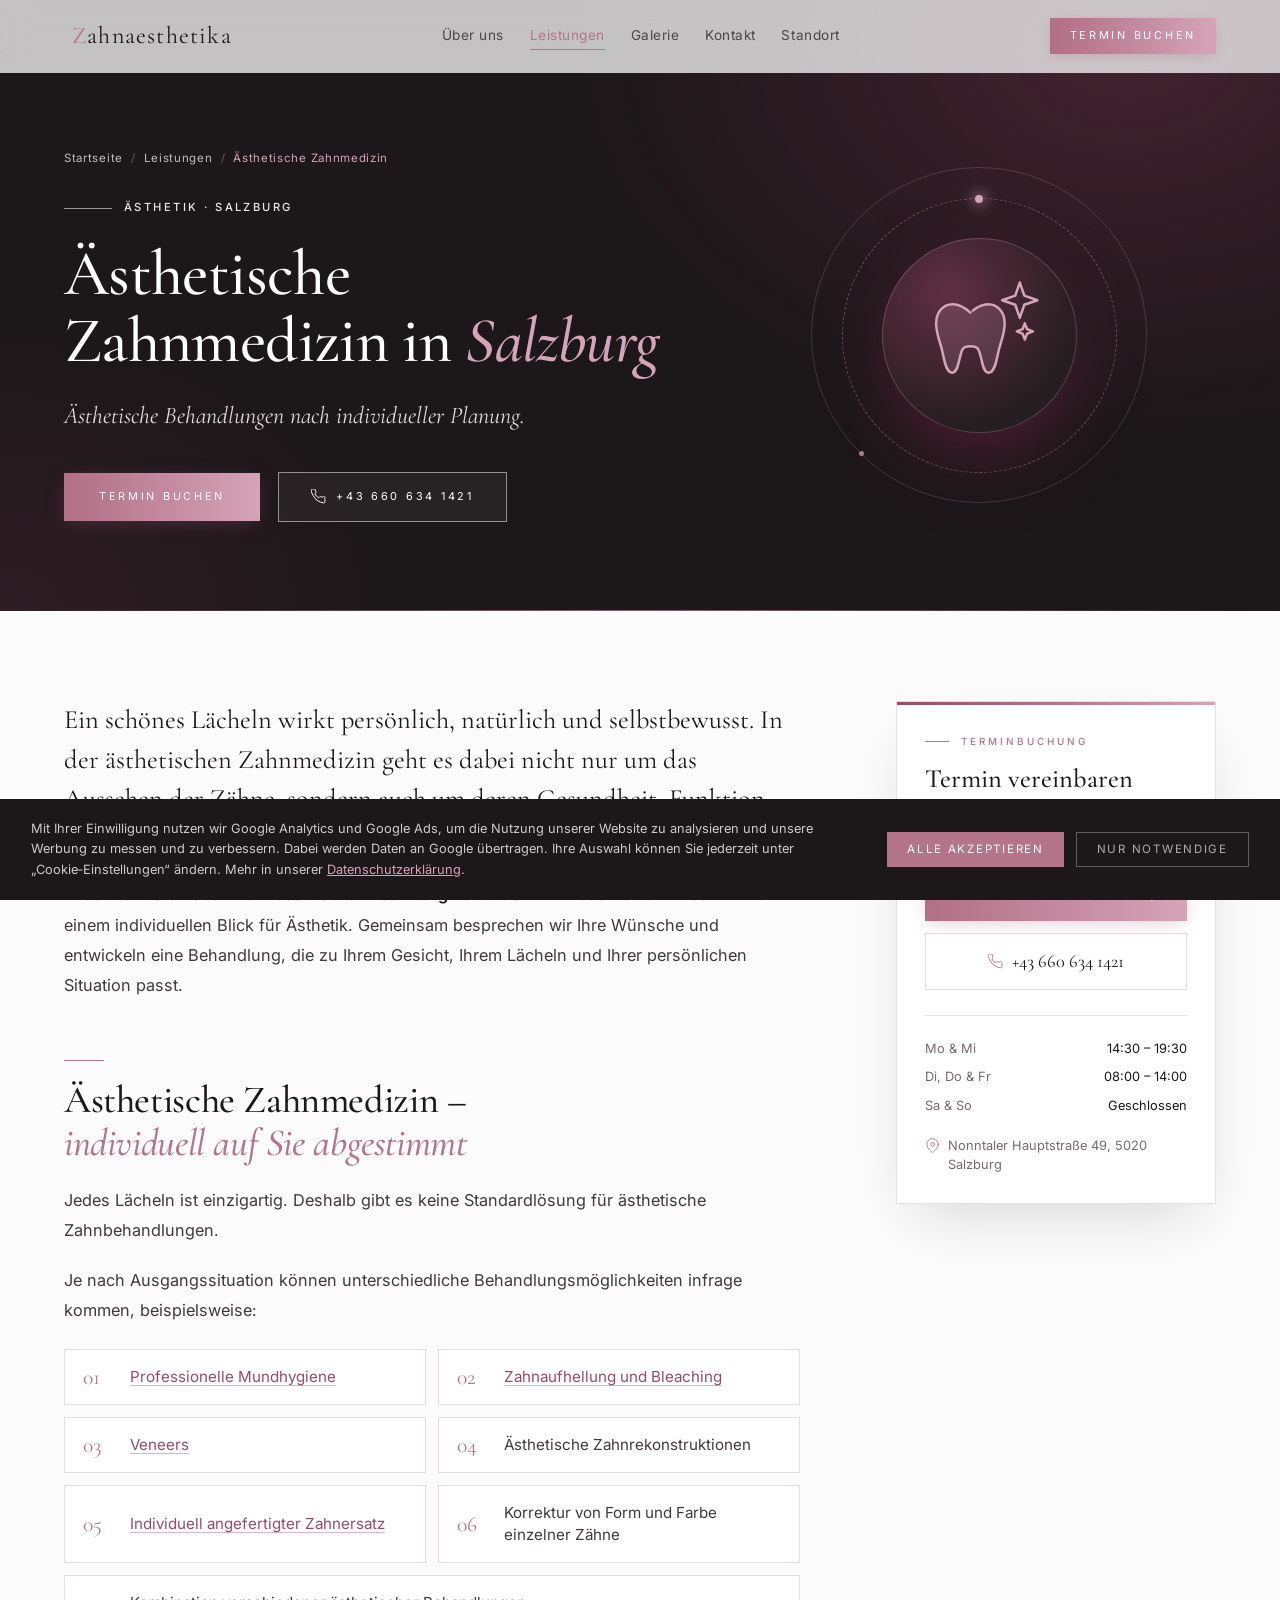
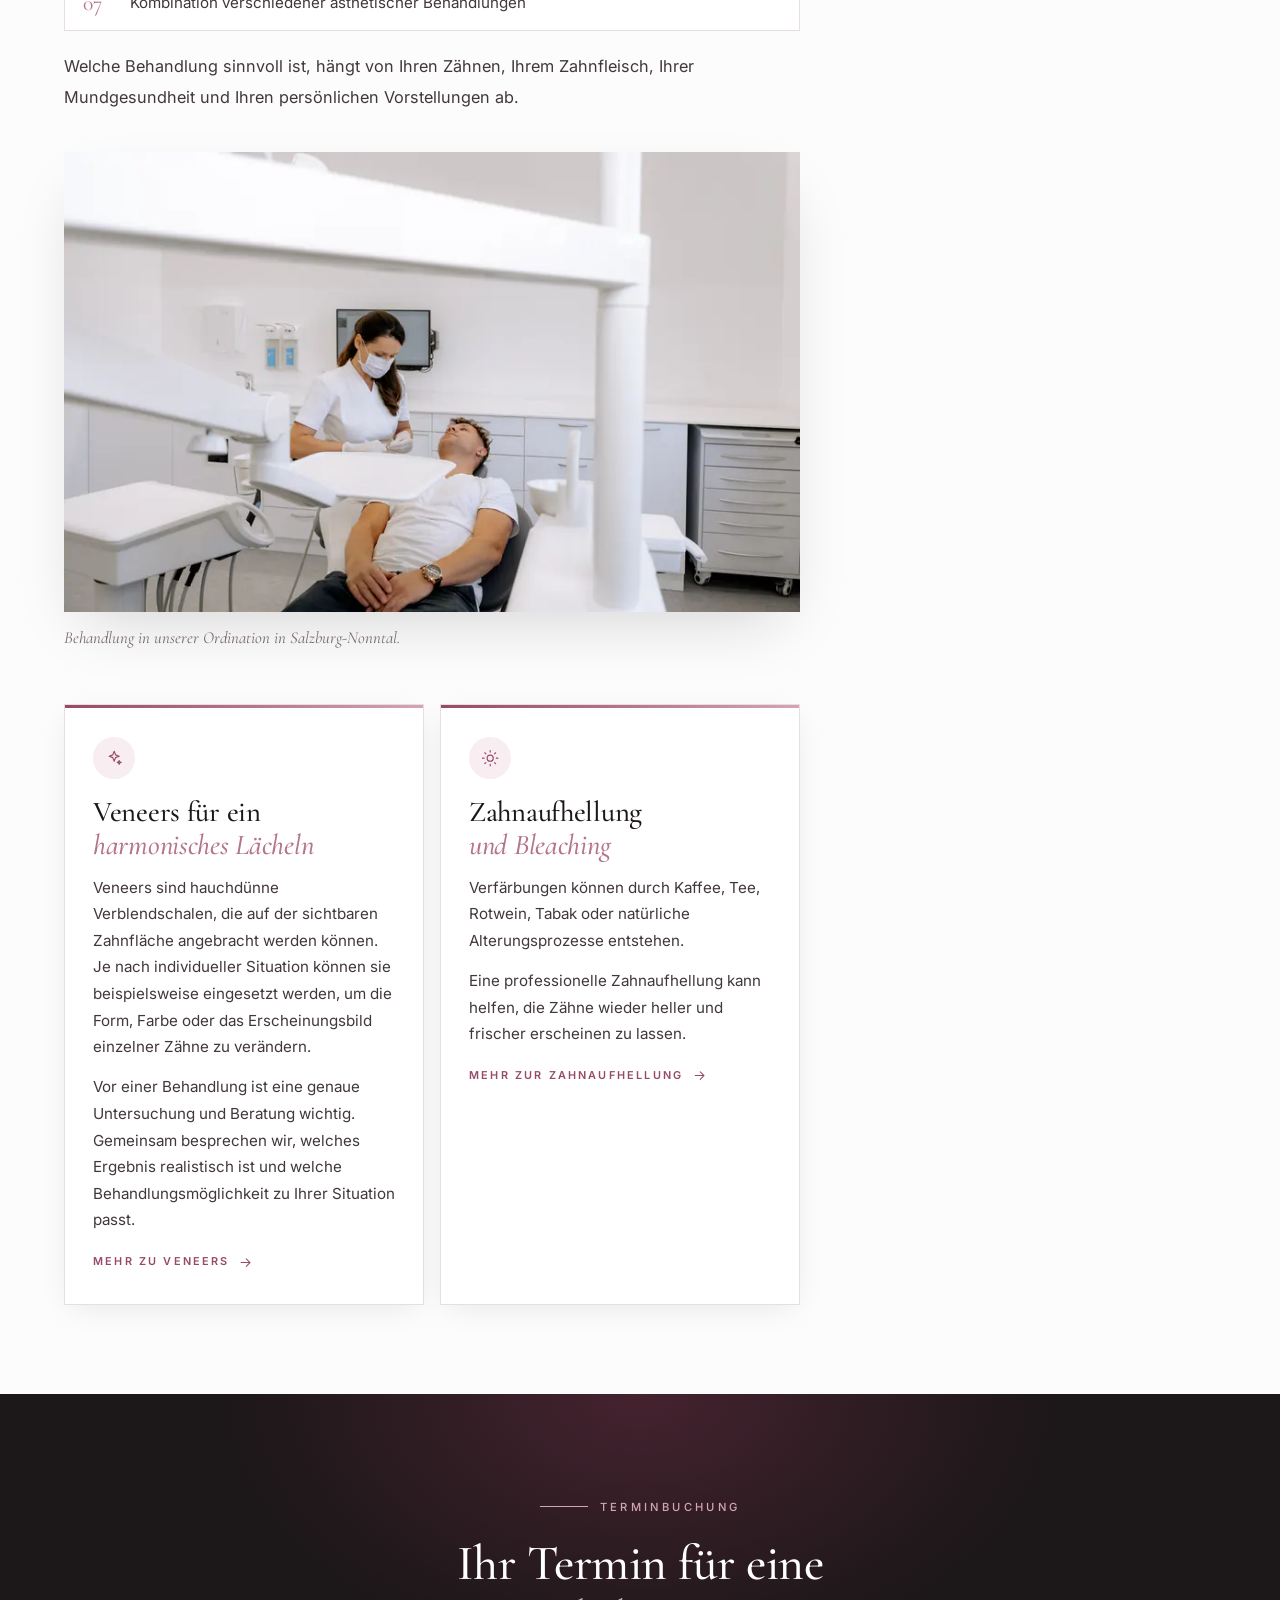
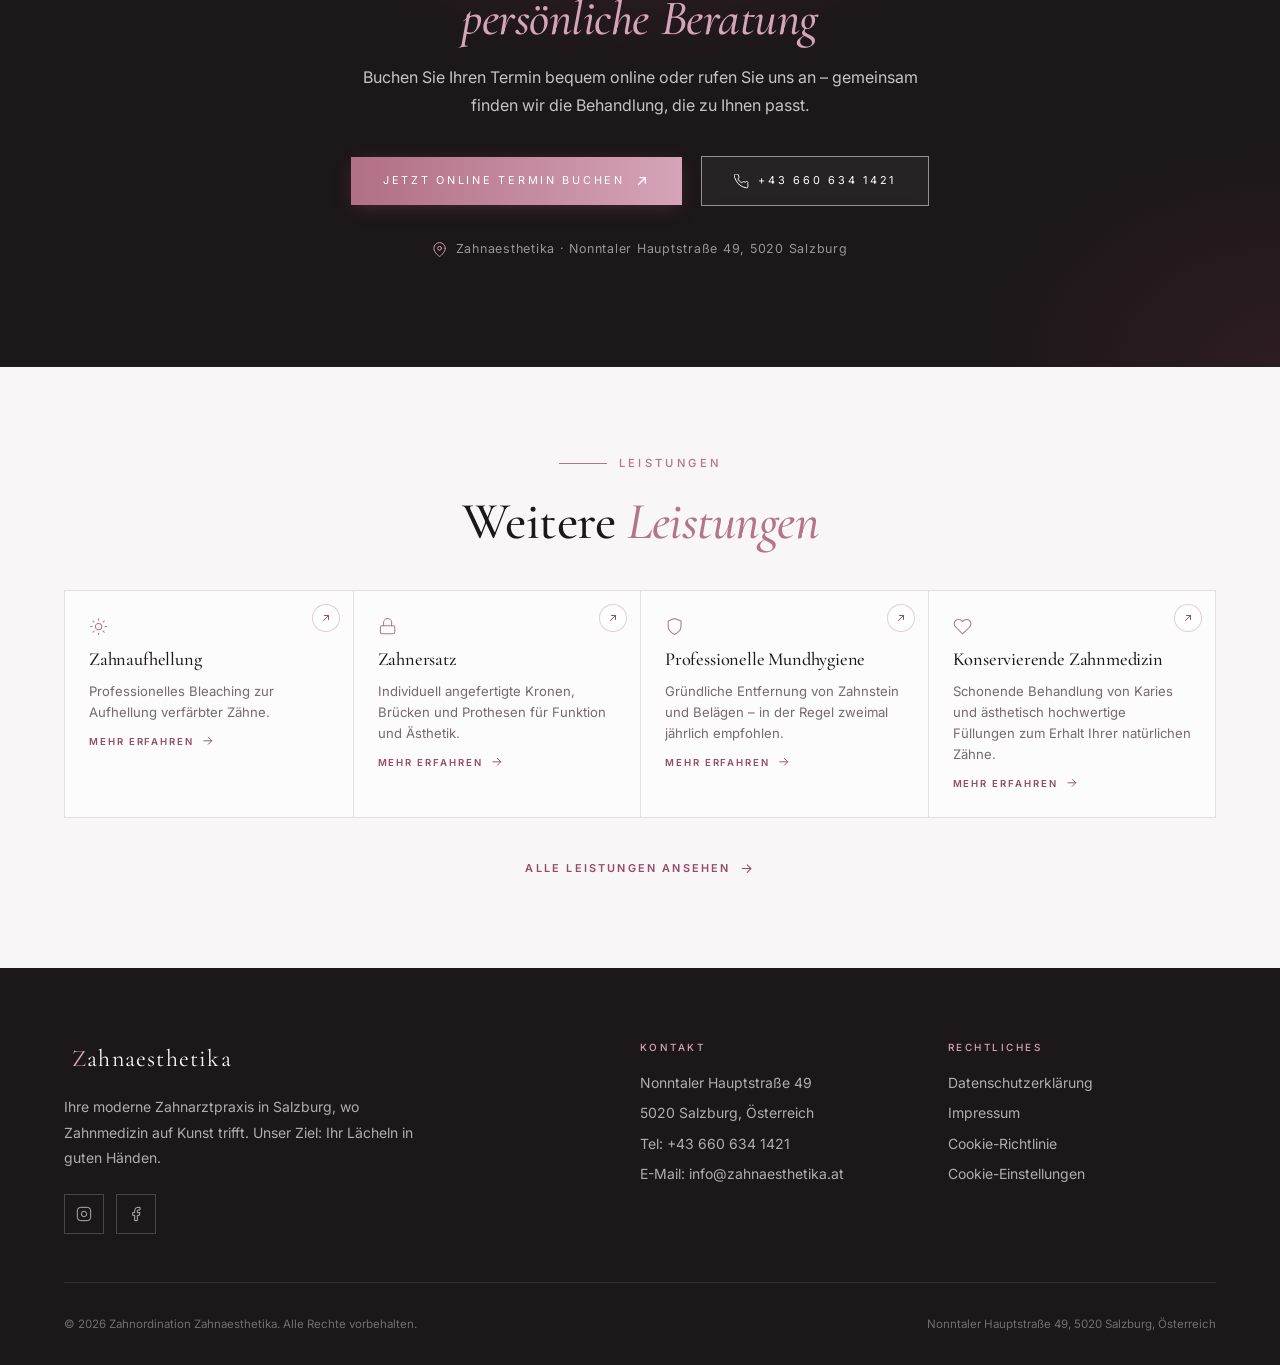
==== commit bdfce922: "Nove podstranice, profesionalne fotografije i nova galerija" ====
--- a/aesthetische-zahnmedizin/index.html
+++ b/aesthetische-zahnmedizin/index.html
@@ -48,7 +48,9 @@
   <meta property="og:description" content="Ästhetische Zahnmedizin in Salzburg: Veneers, Zahnaufhellung und ästhetische Behandlungen nach individueller Planung – Zahnordination Zahnaesthetika." />
   <meta property="og:type"        content="website" />
   <meta property="og:url"         content="https://zahnaesthetika.at/aesthetische-zahnmedizin/" />
-  <meta property="og:image"       content="https://zahnaesthetika.at/images/slike_ordinacija/1.slika.jpeg" />
+  <meta property="og:image"       content="https://zahnaesthetika.at/images/fotoshooting/og-zahnaesthetika.jpg" />
+  <meta property="og:image:width"  content="1200" />
+  <meta property="og:image:height" content="630" />
   <meta property="og:locale"      content="de_AT" />
   <meta name="twitter:card"       content="summary_large_image" />
 
@@ -171,11 +173,15 @@
         <li><a href="#zahnaufhellung">Zahnaufhellung und Bleaching</a></li>
         <li><a href="#veneers">Veneers</a></li>
         <li>Ästhetische Zahnrekonstruktionen</li>
-        <li>Individuell angefertigter Zahnersatz</li>
+        <li><a href="../zahnersatz/">Individuell angefertigter Zahnersatz</a></li>
         <li>Korrektur von Form und Farbe einzelner Zähne</li>
         <li>Kombination verschiedener ästhetischer Behandlungen</li>
       </ul>
       <p>Welche Behandlung sinnvoll ist, hängt von Ihren Zähnen, Ihrem Zahnfleisch, Ihrer Mundgesundheit und Ihren persönlichen Vorstellungen ab.</p>
+      <figure class="lp-figure reveal">
+        <img src="../images/fotoshooting/aesthetik-behandlung-1500.webp" srcset="../images/fotoshooting/aesthetik-behandlung-800.webp 800w, ../images/fotoshooting/aesthetik-behandlung-1500.webp 1500w" sizes="(max-width: 1100px) 92vw, 736px" alt="Behandlung in der Praxis Zahnaesthetika in Salzburg-Nonntal" width="1500" height="938" loading="lazy" />
+        <figcaption>Behandlung in unserer Ordination in Salzburg-Nonntal.</figcaption>
+      </figure>
 
       <div class="lp-duo stagger">
         <section class="lp-duo-card" id="veneers" aria-labelledby="veneers-titel">
@@ -183,12 +189,14 @@
           <h2 id="veneers-titel">Veneers für ein <em>harmonisches Lächeln</em></h2>
           <p>Veneers sind hauchdünne Verblendschalen, die auf der sichtbaren Zahnfläche angebracht werden können. Je nach individueller Situation können sie beispielsweise eingesetzt werden, um die Form, Farbe oder das Erscheinungsbild einzelner Zähne zu verändern.</p>
           <p>Vor einer Behandlung ist eine genaue Untersuchung und Beratung wichtig. Gemeinsam besprechen wir, welches Ergebnis realistisch ist und welche Behandlungsmöglichkeit zu Ihrer Situation passt.</p>
+          <p><a href="../zahnersatz/#veneers" class="lp-link-arrow">Mehr zu Veneers <svg viewBox="0 0 24 24" fill="none" stroke="currentColor" stroke-linecap="round" stroke-linejoin="round" stroke-width="1.6" aria-hidden="true"><path d="M5 12h14M13 6l6 6-6 6"/></svg></a></p>
         </section>
         <section class="lp-duo-card" id="zahnaufhellung" aria-labelledby="zahnaufhellung-titel">
           <div class="lp-point-icon"><svg viewBox="0 0 24 24" fill="none" stroke="currentColor" stroke-linecap="round" stroke-linejoin="round" stroke-width="1.5" aria-hidden="true"><circle cx="12" cy="12" r="4"/><path d="M12 2v2M12 20v2M4.93 4.93l1.41 1.41M17.66 17.66l1.41 1.41M2 12h2M20 12h2M6.34 17.66l-1.41 1.41M19.07 4.93l-1.41 1.41"/></svg></div>
           <h2 id="zahnaufhellung-titel">Zahnaufhellung <em>und Bleaching</em></h2>
           <p>Verfärbungen können durch Kaffee, Tee, Rotwein, Tabak oder natürliche Alterungsprozesse entstehen.</p>
           <p>Eine professionelle Zahnaufhellung kann helfen, die Zähne wieder heller und frischer erscheinen zu lassen.</p>
+          <p><a href="../zahnaufhellung/" class="lp-link-arrow">Mehr zur Zahnaufhellung <svg viewBox="0 0 24 24" fill="none" stroke="currentColor" stroke-linecap="round" stroke-linejoin="round" stroke-width="1.6" aria-hidden="true"><path d="M5 12h14M13 6l6 6-6 6"/></svg></a></p>
         </section>
       </div>
     </article>
@@ -239,6 +247,20 @@
       <h2>Weitere <em>Leistungen</em></h2>
     </div>
     <div class="lp-more-grid stagger">
+      <a href="../zahnaufhellung/" class="service-card service-card--link">
+        <span class="service-icon-wrap"><svg class="service-icon" viewBox="0 0 24 24" fill="none" stroke="currentColor" stroke-linecap="round" stroke-linejoin="round" stroke-width="1.3" aria-hidden="true"><circle cx="12" cy="12" r="4"/><path d="M12 2v2M12 20v2M4.93 4.93l1.41 1.41M17.66 17.66l1.41 1.41M2 12h2M20 12h2M6.34 17.66l-1.41 1.41M19.07 4.93l-1.41 1.41"/></svg></span>
+        <h3>Zahnaufhellung</h3>
+        <p>Professionelles Bleaching zur Aufhellung verfärbter Zähne.</p>
+        <span class="service-more">Mehr erfahren <svg viewBox="0 0 24 24" fill="none" stroke="currentColor" stroke-linecap="round" stroke-linejoin="round" stroke-width="1.6" aria-hidden="true"><path d="M5 12h14M13 6l6 6-6 6"/></svg></span>
+        <span class="service-corner" aria-hidden="true"><svg viewBox="0 0 24 24" fill="none" stroke="currentColor" stroke-linecap="round" stroke-linejoin="round" stroke-width="2"><path d="M7 17L17 7M9 7h8v8"/></svg></span>
+      </a>
+      <a href="../zahnersatz/" class="service-card service-card--link">
+        <span class="service-icon-wrap"><svg class="service-icon" viewBox="0 0 24 24" fill="none" stroke="currentColor" stroke-linecap="round" stroke-linejoin="round" stroke-width="1.3" aria-hidden="true"><rect x="3" y="11" width="18" height="10" rx="2"/><path d="M7 11V7a5 5 0 0 1 10 0v4"/></svg></span>
+        <h3>Zahnersatz</h3>
+        <p>Individuell angefertigte Kronen, Brücken und Prothesen für Funktion und Ästhetik.</p>
+        <span class="service-more">Mehr erfahren <svg viewBox="0 0 24 24" fill="none" stroke="currentColor" stroke-linecap="round" stroke-linejoin="round" stroke-width="1.6" aria-hidden="true"><path d="M5 12h14M13 6l6 6-6 6"/></svg></span>
+        <span class="service-corner" aria-hidden="true"><svg viewBox="0 0 24 24" fill="none" stroke="currentColor" stroke-linecap="round" stroke-linejoin="round" stroke-width="2"><path d="M7 17L17 7M9 7h8v8"/></svg></span>
+      </a>
       <a href="../professionelle-mundhygiene/" class="service-card service-card--link">
         <span class="service-icon-wrap"><svg class="service-icon" viewBox="0 0 24 24" fill="none" stroke="currentColor" stroke-linecap="round" stroke-linejoin="round" stroke-width="1.3" aria-hidden="true"><path d="M12 22s8-4 8-10V5l-8-3-8 3v7c0 6 8 10 8 10z"/></svg></span>
         <h3>Professionelle Mundhygiene</h3>
@@ -246,24 +268,10 @@
         <span class="service-more">Mehr erfahren <svg viewBox="0 0 24 24" fill="none" stroke="currentColor" stroke-linecap="round" stroke-linejoin="round" stroke-width="1.6" aria-hidden="true"><path d="M5 12h14M13 6l6 6-6 6"/></svg></span>
         <span class="service-corner" aria-hidden="true"><svg viewBox="0 0 24 24" fill="none" stroke="currentColor" stroke-linecap="round" stroke-linejoin="round" stroke-width="2"><path d="M7 17L17 7M9 7h8v8"/></svg></span>
       </a>
-      <a href="../radiologische-diagnostik/" class="service-card service-card--link">
-        <span class="service-icon-wrap"><svg class="service-icon" viewBox="0 0 24 24" fill="none" stroke="currentColor" stroke-linecap="round" stroke-linejoin="round" stroke-width="1.3" aria-hidden="true"><circle cx="11" cy="11" r="8"/><line x1="21" y1="21" x2="16.65" y2="16.65"/></svg></span>
-        <h3>Radiologische Diagnostik</h3>
-        <p>Digitales Röntgen und dreidimensionale DVT-Diagnostik für eine präzise Behandlungsplanung.</p>
-        <span class="service-more">Mehr erfahren <svg viewBox="0 0 24 24" fill="none" stroke="currentColor" stroke-linecap="round" stroke-linejoin="round" stroke-width="1.6" aria-hidden="true"><path d="M5 12h14M13 6l6 6-6 6"/></svg></span>
-        <span class="service-corner" aria-hidden="true"><svg viewBox="0 0 24 24" fill="none" stroke="currentColor" stroke-linecap="round" stroke-linejoin="round" stroke-width="2"><path d="M7 17L17 7M9 7h8v8"/></svg></span>
-      </a>
-      <a href="../parodontologie/" class="service-card service-card--link">
-        <span class="service-icon-wrap"><svg class="service-icon" viewBox="0 0 24 24" fill="none" stroke="currentColor" stroke-linecap="round" stroke-linejoin="round" stroke-width="1.3" aria-hidden="true"><path d="M17 8c0 0-7-6-13-4C2 12 6 17 8 19c3 3 6 3 6 3s-1-4 3-8"/><path d="M4 4l14 14"/></svg></span>
-        <h3>Parodontologie</h3>
-        <p>Parodontitis früh erkennen, gezielt behandeln und die eigenen Zähne möglichst langfristig erhalten.</p>
-        <span class="service-more">Mehr erfahren <svg viewBox="0 0 24 24" fill="none" stroke="currentColor" stroke-linecap="round" stroke-linejoin="round" stroke-width="1.6" aria-hidden="true"><path d="M5 12h14M13 6l6 6-6 6"/></svg></span>
-        <span class="service-corner" aria-hidden="true"><svg viewBox="0 0 24 24" fill="none" stroke="currentColor" stroke-linecap="round" stroke-linejoin="round" stroke-width="2"><path d="M7 17L17 7M9 7h8v8"/></svg></span>
-      </a>
-      <a href="../implantologie/" class="service-card service-card--link">
-        <span class="service-icon-wrap"><svg class="service-icon" viewBox="0 0 24 24" fill="none" stroke="currentColor" stroke-linecap="round" stroke-linejoin="round" stroke-width="1.3" aria-hidden="true"><circle cx="12" cy="8" r="6"/><path d="M8.56 2.75c4.37 6.03 6.02 9.42 8.03 17.72m2.54-15.38c-3.72 4.35-8.94 5.66-16.88 5.85m19.5 1.9c-3.5-.93-6.63-.82-8.94 0-2.58.92-5.01 2.86-7.44 6.32"/></svg></span>
-        <h3>Implantologie &amp; Chirurgie</h3>
-        <p>Zahnimplantate als Ersatz für fehlende Zähne sowie zahnärztliche Chirurgie.</p>
+      <a href="../konservierende-zahnmedizin/" class="service-card service-card--link">
+        <span class="service-icon-wrap"><svg class="service-icon" viewBox="0 0 24 24" fill="none" stroke="currentColor" stroke-linecap="round" stroke-linejoin="round" stroke-width="1.3" aria-hidden="true"><path d="M20.84 4.61a5.5 5.5 0 0 0-7.78 0L12 5.67l-1.06-1.06a5.5 5.5 0 0 0-7.78 7.78l1.06 1.06L12 21.23l7.78-7.78 1.06-1.06a5.5 5.5 0 0 0 0-7.78z"/></svg></span>
+        <h3>Konservierende Zahnmedizin</h3>
+        <p>Schonende Behandlung von Karies und ästhetisch hochwertige Füllungen zum Erhalt Ihrer natürlichen Zähne.</p>
         <span class="service-more">Mehr erfahren <svg viewBox="0 0 24 24" fill="none" stroke="currentColor" stroke-linecap="round" stroke-linejoin="round" stroke-width="1.6" aria-hidden="true"><path d="M5 12h14M13 6l6 6-6 6"/></svg></span>
         <span class="service-corner" aria-hidden="true"><svg viewBox="0 0 24 24" fill="none" stroke="currentColor" stroke-linecap="round" stroke-linejoin="round" stroke-width="2"><path d="M7 17L17 7M9 7h8v8"/></svg></span>
       </a>
--- a/style.css
+++ b/style.css
@@ -539,14 +539,30 @@
    ============================================================ */
 #galerie { padding: 7rem 0; background: var(--gradient-cream); }
 
+/* Bento raspored — velika (2×2), visoka (1×2) i široka (2×1) polja; dense popunjava praznine */
 .gallery-grid {
   display: grid;
   grid-template-columns: repeat(4, 1fr);
-  grid-auto-rows: 260px;
+  grid-auto-rows: 250px;
+  grid-auto-flow: dense;
   gap: 0.75rem;
 }
-.gallery-item { overflow: hidden; box-shadow: var(--shadow-soft); cursor: pointer; }
-.gallery-item:nth-child(1) { grid-column: span 2; grid-row: span 2; }
+.gallery-item {
+  display: block;
+  width: 100%;
+  height: 100%;
+  padding: 0;
+  border: 0;
+  background: var(--cream-deep);
+  font: inherit;
+  text-align: left;
+  overflow: hidden;
+  box-shadow: var(--shadow-soft);
+  cursor: zoom-in;
+}
+.gallery-item--big  { grid-column: span 2; grid-row: span 2; }
+.gallery-item--tall { grid-row: span 2; }
+.gallery-item--wide { grid-column: span 2; }
 .gallery-item img {
   width: 100%;
   height: 100%;
@@ -555,28 +571,58 @@
   transition: transform 0.7s var(--ease-smooth);
 }
 .gallery-item:hover img { transform: scale(1.06); }
-
-/* Pojedinačna prilagodba isječka — da ključni motiv ostane vidljiv u kvadratnom kadru */
-.gallery-item:nth-child(4) img { object-position: center bottom; }
-.gallery-item:nth-child(5) img { object-position: 30% 28%; }
-
-/* Lightbox */
+.gallery-item:focus-visible { outline: 2px solid var(--gold); outline-offset: 3px; }
+
+/* Lightbox — strelice, opis i brojač; na mobitelu strelice dolje */
 .lightbox {
   display: none;
   position: fixed;
   inset: 0;
   z-index: 200;
-  background: hsl(340 8% 6% / 0.97);
+  background: hsl(340 8% 6% / 0.96);
   align-items: center;
   justify-content: center;
-  padding: 2rem;
-}
-.lightbox.open { display: flex; }
-.lightbox img { max-height: 85vh; max-width: 90vw; object-fit: contain; box-shadow: var(--shadow-elegant); }
-.lightbox-close {
-  position: absolute;
-  top: 1.5rem;
-  right: 1.5rem;
+  padding: 4.5rem 5.5rem 2rem;
+}
+.lightbox.open { display: flex; animation: lightbox-in 0.35s var(--ease-smooth); }
+@keyframes lightbox-in { from { opacity: 0; } to { opacity: 1; } }
+.lightbox-figure {
+  margin: 0;
+  display: flex;
+  flex-direction: column;
+  align-items: center;
+  gap: 1rem;
+  max-width: 100%;
+}
+.lightbox img {
+  max-height: calc(100vh - 10rem);
+  max-width: 100%;
+  object-fit: contain;
+  box-shadow: var(--shadow-elegant);
+  transition: opacity 0.3s var(--ease-smooth);
+}
+.lightbox img.is-loading { opacity: 0; }
+.lightbox-caption {
+  display: flex;
+  align-items: baseline;
+  gap: 1.25rem;
+  font-family: var(--font-display);
+  font-style: italic;
+  font-size: 1.15rem;
+  color: hsl(0 0% 100% / 0.88);
+  text-align: center;
+}
+.lightbox-count {
+  font-family: var(--font-body);
+  font-style: normal;
+  font-size: 0.68rem;
+  letter-spacing: 0.2em;
+  color: var(--gold-light);
+  white-space: nowrap;
+}
+.lightbox-close,
+.lightbox-nav {
+  position: absolute;
   background: none;
   border: 1px solid hsl(0 0% 100% / 0.3);
   color: var(--cream);
@@ -588,7 +634,23 @@
   justify-content: center;
   transition: border-color 0.2s, background 0.2s;
 }
-.lightbox-close:hover { border-color: var(--gold); background: hsl(340 30% 58% / 0.2); }
+.lightbox-close { top: 1.5rem; right: 1.5rem; }
+.lightbox-nav { top: 50%; width: 3.25rem; height: 3.25rem; border-radius: 50%; transform: translateY(-50%); }
+.lightbox-nav svg { width: 1.35rem; height: 1.35rem; }
+.lightbox-prev { left: 1.5rem; }
+.lightbox-next { right: 1.5rem; }
+.lightbox-close:hover,
+.lightbox-nav:hover { border-color: var(--gold); background: hsl(340 30% 58% / 0.2); }
+.lightbox-close:focus-visible,
+.lightbox-nav:focus-visible { outline: 2px solid var(--gold-light); outline-offset: 3px; }
+@media (max-width: 768px) {
+  .lightbox { padding: 4.5rem 1rem 6rem; }
+  .lightbox img { max-height: calc(100vh - 13rem); }
+  .lightbox-caption { flex-direction: column; align-items: center; gap: 0.4rem; font-size: 1.05rem; }
+  .lightbox-nav { top: auto; bottom: 1.5rem; transform: none; }
+  .lightbox-prev { left: calc(50% - 4rem); }
+  .lightbox-next { right: calc(50% - 4rem); }
+}
 
 /* ============================================================
    RECENZIJE
@@ -1107,11 +1169,11 @@
 
   .team-grid { grid-template-columns: 1fr 1fr; }
 
+  /* Bento i na mobitelu (2 stupca); visina reda = 80 % širine stupca */
   .gallery-grid {
     grid-template-columns: 1fr 1fr;
-    grid-auto-rows: 190px;
+    grid-auto-rows: calc((100vw - 3.75rem) * 0.4);
   }
-  .gallery-item:nth-child(1) { grid-column: span 2; grid-row: span 1; }
 
   .reviews-grid { grid-template-columns: 1fr; }
   .hours-grid { grid-template-columns: 1fr; gap: 3rem; }
@@ -1133,8 +1195,7 @@
 @media (max-width: 520px) {
   .services-grid { grid-template-columns: 1fr; }
   .team-grid { grid-template-columns: 1fr; }
-  .gallery-grid { grid-template-columns: 1fr; grid-auto-rows: 220px; }
-  .gallery-item:nth-child(1) { grid-column: span 1; }
+  .gallery-grid { gap: 0.5rem; grid-auto-rows: calc((100vw - 3.5rem) * 0.4); }
   .form-row { grid-template-columns: 1fr; }
   #scroll-top { bottom: 1.5rem; right: 1.5rem; }
 }
@@ -1428,7 +1489,8 @@
   opacity: 0;
   transition: opacity 0.4s var(--ease-smooth);
 }
-.gallery-item:hover .gallery-overlay { opacity: 1; }
+.gallery-item:hover .gallery-overlay,
+.gallery-item:focus-visible .gallery-overlay { opacity: 1; }
 .gallery-overlay span {
   color: hsl(0 0% 100% / 0.92);
   font-family: var(--font-display);
@@ -1545,7 +1607,7 @@
   .services-split { grid-template-columns: minmax(0, 1fr); }
   /* width:100% — inače aspect-ratio + min-height izračuna širinu 600px (preko ekrana) */
   .services-photo { min-height: 320px; aspect-ratio: 16/8; width: 100%; }
-  .services-photo img { object-position: center bottom; }
+  .services-photo img { object-position: center 45%; }
   .services-grid-2col .service-card { border-left: none; }
 }
 @media (max-width: 520px) {
@@ -1849,9 +1911,6 @@
 /* ============================================================
    USLUGE — klikabilne kartice (usluge s vlastitom podstranicom)
    ============================================================ */
-/* Kartice bez podstranice ostaju mirne, da se klikabilne jasno razlikuju */
-.service-card:not(.service-card--link):hover { transform: none; box-shadow: none; }
-
 .service-card--link {
   --mx: 50%;
   --my: 50%;
@@ -2539,7 +2598,6 @@
   object-fit: cover;
   box-shadow: var(--shadow-elegant);
 }
-.lp-figure-img--mh { object-position: 50% 82%; }
 .lp-figure figcaption {
   margin-top: 0.85rem;
   font-family: var(--font-display);
@@ -2620,6 +2678,98 @@
   .lp-faq details[open]::details-content { height: auto; }
 }
 
+/* Naslov samo za čitače ekrana i tražilice (ispravan redoslijed naslova, bez vidljive promjene) */
+.lp-sr {
+  position: absolute !important;
+  width: 1px;
+  height: 1px;
+  margin: -1px !important;
+  padding: 0;
+  border: 0;
+  overflow: hidden;
+  clip-path: inset(50%);
+  white-space: nowrap;
+}
+
+/* Faze razvoja (vodoravna vremenska crta; na mobitelu okomita) */
+.lp-phases {
+  position: relative;
+  list-style: none;
+  counter-reset: lp-phase;
+  display: grid;
+  grid-template-columns: repeat(5, minmax(0, 1fr));
+  gap: 0.75rem;
+}
+.lp-article > .lp-phases { margin-top: 2.25rem; margin-bottom: 2.25rem; }
+.lp-phases::before {
+  content: '';
+  position: absolute;
+  top: 1.5rem;
+  left: 10%;
+  right: 10%;
+  height: 1px;
+  background: linear-gradient(90deg, var(--border), var(--gold-light));
+}
+.lp-phase {
+  position: relative;
+  counter-increment: lp-phase;
+  text-align: center;
+  hyphens: auto;
+  -webkit-hyphens: auto;
+}
+.lp-phase::before {
+  content: counter(lp-phase);
+  position: relative;
+  z-index: 1;
+  display: grid;
+  place-items: center;
+  width: 3rem;
+  height: 3rem;
+  margin: 0 auto 0.9rem;
+  border-radius: 50%;
+  font-family: var(--font-display);
+  font-size: 1.35rem;
+  color: var(--gold-dark);
+  background: var(--card);
+  border: 1px solid hsl(340 30% 58% / 0.45);
+  box-shadow: 0 0 0 6px var(--cream);
+}
+.lp-phase:last-child::before {
+  color: hsl(0 0% 100%);
+  background: var(--gradient-gold);
+  border-color: transparent;
+}
+.lp-article .lp-phase h3 { font-size: 1.05rem; line-height: 1.3; }
+.lp-phase-note {
+  display: block;
+  margin-top: 0.4rem;
+  font-size: 0.66rem;
+  font-weight: 600;
+  letter-spacing: 0.12em;
+  line-height: 1.5;
+  text-transform: uppercase;
+  color: var(--gold-dark);
+}
+@media (max-width: 760px) {
+  .lp-phases { grid-template-columns: minmax(0, 1fr); gap: 0.9rem; }
+  .lp-phases::before {
+    top: 1.5rem;
+    bottom: 1.5rem;
+    left: 1.5rem;
+    right: auto;
+    width: 1px;
+    height: auto;
+    background: linear-gradient(var(--border), var(--gold-light));
+  }
+  .lp-phase { display: flex; align-items: center; gap: 1.1rem; text-align: left; }
+  .lp-phase::before { flex-shrink: 0; margin: 0; }
+  .lp-phase-note { margin-top: 0.2rem; }
+}
+@media (max-width: 600px) {
+  .lp-phases::before { left: 1.25rem; top: 1.25rem; bottom: 1.25rem; }
+  .lp-phase::before { width: 2.5rem; height: 2.5rem; font-size: 1.15rem; }
+}
+
 /* --- Bočna kartica za termin (desktop) --- */
 .lp-aside { position: sticky; top: 6.5rem; }
 .lp-aside-card {
@@ -2768,6 +2918,8 @@
   .lp-visual { justify-self: start; width: min(100% - 1.25rem, 34rem); }
   .lp-visual img { aspect-ratio: 4 / 3; }
   .lp-badge { left: auto; right: -0.5rem; bottom: 1.5rem; }
+  /* Kad je dolje desno motiv (npr. lice pacijenta) — značka gore lijevo, na prazan zid */
+  .lp-badge--top { top: 1.25rem; bottom: auto; left: -0.5rem; right: auto; }
   .lp-emblem { display: none; }
 }
 @media (max-width: 760px) {
@@ -2788,6 +2940,9 @@
   .lp-cta .hero-btns > a { width: 100%; }
   .lp-visual::before { inset: 0.85rem -0.85rem -0.85rem 0.85rem; }
   .lp-visual { width: calc(100% - 0.85rem); }
+  .lp-badge { padding: 0.7rem 1rem; }
+  .lp-badge strong { font-size: 1.4rem; }
+  .lp-badge span { font-size: 0.55rem; }
   .lp-more-grid { grid-template-columns: minmax(0, 1fr); }
   .lp-more-grid .service-card,
   .lp-more-grid .service-card:nth-child(odd) { border-width: 0 0 1px 0; }
